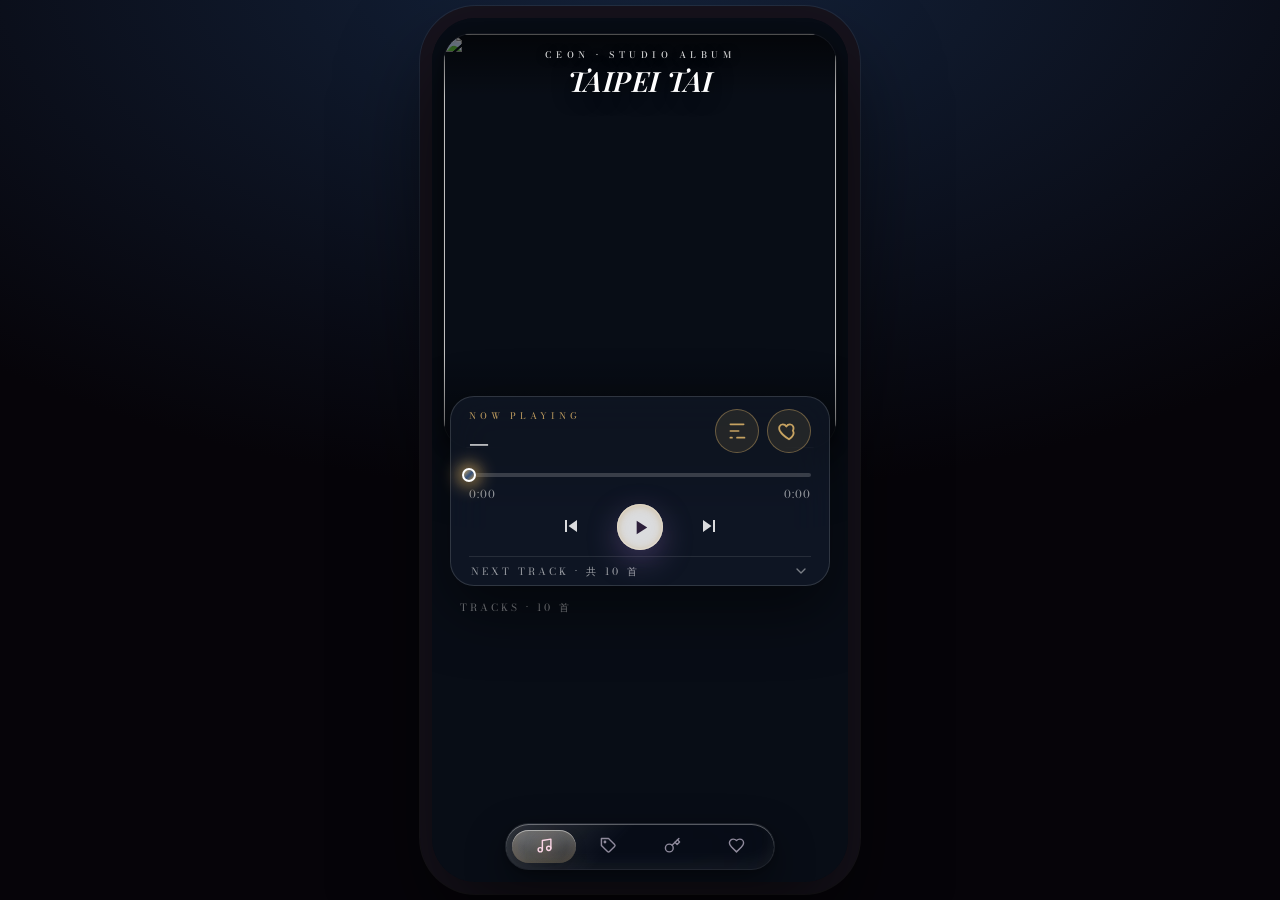
==== index.html @ 728fb1a4 "Add files via upload" ====
<!DOCTYPE html>
<html lang="zh-Hant">
<head>
<meta charset="utf-8">
<!-- iPhone 鐵則：viewport-fit=cover 必須有，安全區才會生效 -->
<meta name="viewport" content="width=device-width, initial-scale=1, viewport-fit=cover">
<!-- PWA / iPhone 加入主畫面 -->
<meta name="apple-mobile-web-app-capable" content="yes">
<meta name="mobile-web-app-capable" content="yes">
<meta name="apple-mobile-web-app-status-bar-style" content="black-translucent">
<!-- theme-color 由 app.js 依 ALBUM_CONFIG.theme.themeColor 覆寫 -->
<meta name="theme-color" content="#0d0a12">
<!-- 標題與 icon 由 app.js 從 config 填入 -->
<title>Album App</title>
<link id="apple-touch-icon" rel="apple-touch-icon" href="assets/images/cover.png">

<!-- 字體（想換字體就改這行 + styles.css 的 --font-* 變數） -->
<link rel="preconnect" href="https://fonts.googleapis.com">
<link rel="preconnect" href="https://fonts.gstatic.com" crossorigin>
<link href="https://fonts.googleapis.com/css2?family=Bodoni+Moda:ital,wght@0,400..900;1,400..900&family=Playfair+Display:ital,wght@0,400..900;1,400..900&family=Noto+Serif+TC:wght@400;600;700&family=Noto+Sans+TC:wght@400;500&display=swap" rel="stylesheet">

<link rel="stylesheet" href="styles.css">
</head>
<body>
<div id="stage">

  <!-- ================= PLAYER（聽歌）================= -->
  <section id="screen-player" class="screen active">
    <div class="player-fold">

      <!-- 封面（換圖：album-config.js → coverImage） -->
      <div class="cover-card" id="cover-card">
        <img id="cover-img" src="" alt="">
        <div class="cover-shade"></div>
        <div class="cover-titles">
          <div class="cover-eyebrow" id="cover-eyebrow"></div>
          <div class="cover-title-en" id="cover-title-en"></div>
        </div>
      </div>

      <!-- Now Playing 毛玻璃卡片 -->
      <div class="np-card">
        <div class="np-head">
          <div style="flex:1;min-width:0">
            <div class="np-label" id="np-label"></div>
            <div class="np-title" id="np-title">—</div>
            <div class="np-sub" id="np-sub"></div>
          </div>
          <div class="np-actions">
            <!-- 歌詞按鈕（這首歌沒歌詞時 app.js 會自動隱藏） -->
            <button class="icon-round" id="btn-lyrics" title="歌詞">
              <svg width="20" height="20" viewBox="0 0 24 24" fill="none" stroke="currentColor" stroke-width="2" stroke-linecap="round" stroke-linejoin="round"><path d="M12 20h9"/><path d="M4 20h2"/><path d="M4 4h16"/><path d="M4 12h10"/></svg>
            </button>
            <!-- 心動收藏 -->
            <button class="icon-round" id="btn-heart" title="收藏這一刻">
              <svg width="22" height="22" viewBox="0 0 24 24" fill="none" stroke="currentColor" stroke-width="2" stroke-linejoin="round"><path d="M12 21s-7.5-4.6-10-9.3C.3 8.3 1.9 4.8 5.2 4.8c2 0 3.3 1.2 3.9 2.2.6-1 1.9-2.2 3.9-2.2 3.3 0 4.9 3.5 3.2 6.9C19.5 16.4 12 21 12 21z"/></svg>
            </button>
          </div>
        </div>

        <!-- 進度條（可點、可拖曳） -->
        <div class="prog" id="prog">
          <div class="prog-fill" id="prog-fill"></div>
          <div class="prog-glow" id="prog-glow"></div>
          <div class="prog-dot" id="prog-dot"></div>
        </div>
        <div class="np-times"><span id="t-cur">0:00</span><span id="t-dur">0:00</span></div>

        <!-- 控制鍵 -->
        <div class="np-controls">
          <button class="btn-ghost" id="btn-prev" title="上一首">
            <svg width="24" height="24" viewBox="0 0 24 24" fill="currentColor"><path d="M6 6h2v12H6zm3.5 6 8.5 6V6z"/></svg>
          </button>
          <button class="btn-play" id="btn-play" title="播放 / 暫停">
            <svg width="23" height="23" viewBox="0 0 24 24"><path id="play-icon-path" d="M8 5v14l11-7z"/></svg>
          </button>
          <button class="btn-ghost" id="btn-next" title="下一首">
            <svg width="24" height="24" viewBox="0 0 24 24" fill="currentColor"><path d="M6 18l8.5-6L6 6v12zM16 6v12h2V6h-2z"/></svg>
          </button>
        </div>

        <!-- Next Scene → 打開 Bottom Sheet 曲目表 -->
        <div class="np-next" id="btn-open-sheet">
          <span id="next-scene-label"></span>
          <svg width="16" height="16" viewBox="0 0 24 24" fill="none" stroke="rgba(255,255,255,.45)" stroke-width="2" stroke-linecap="round" stroke-linejoin="round"><polyline points="6 9 12 15 18 9"/></svg>
        </div>
      </div>
    </div>

    <!-- 完整曲目列表（app.js 依 config.tracks 產生） -->
    <div class="tracklist-block">
      <div class="tracklist-caption" id="tracklist-caption"></div>
      <div id="tracklist"></div>
    </div>
  </section>

  <!-- ================= PURCHASE（付費解鎖）================= -->
  <section id="screen-purchase" class="screen screen-sub">
    <div class="page-titles">
      <div class="page-title-en" id="purchase-title-en"></div>
      <div class="page-title-tc" id="purchase-title-tc"></div>
      <div class="page-note" id="purchase-note"></div>
    </div>
    <!-- 方案卡（app.js 依 config.payment 產生） -->
    <div class="plans" id="plans"></div>
    <div class="cta-block">
      <button class="btn-primary" id="btn-checkout"></button>
      <button class="btn-outline" id="btn-goto-unlock">已經購買？輸入兌換碼</button>
    </div>
  </section>

  <!-- ================= UNLOCK（秘密 · 兌換）================= -->
  <section id="screen-unlock" class="screen screen-sub">
    <div class="page-titles">
      <div class="page-title-en" id="unlock-title-en"></div>
      <div class="page-title-tc" id="unlock-subtitle" style="font-size:14px;color:rgba(255,255,255,.6);letter-spacing:3px"></div>
    </div>

    <!-- 未解鎖：email + code 表單 -->
    <div id="unlock-form-view">
      <div style="text-align:center;padding:26px 28px 0">
        <div class="unlock-lock-badge">
          <svg width="26" height="26" viewBox="0 0 24 24" fill="none" stroke="currentColor" stroke-width="2" stroke-linecap="round" stroke-linejoin="round"><rect x="3" y="11" width="18" height="11" rx="2"/><path d="M7 11V7a5 5 0 0 1 9.9-1"/></svg>
        </div>
        <div class="page-note" style="margin-top:0;padding:0 10px">購買後兌換碼會寄到信箱，請用「購買時的 email」解鎖完整專輯</div>
      </div>
      <div class="form-block">
        <label class="form-label" for="in-email">EMAIL</label>
        <input class="form-input" id="in-email" type="email" placeholder="you@example.com" autocomplete="email">
        <label class="form-label" for="in-code">兌換碼 · CODE</label>
        <input class="form-input" id="in-code" type="text" placeholder="" autocomplete="off" style="margin-bottom:22px">
        <button class="btn-primary" id="btn-redeem">解鎖</button>
        <div class="form-hint" id="btn-goto-purchase">還沒購買？<b>看方案 →</b></div>
      </div>
    </div>

    <!-- 已解鎖 -->
    <div id="unlock-done-view" class="hidden">
      <div class="unlocked-card">
        <div class="unlocked-check">
          <svg width="26" height="26" viewBox="0 0 24 24" fill="none" stroke="#fff" stroke-width="2.4" stroke-linecap="round" stroke-linejoin="round"><polyline points="20 6 9 17 4 12"/></svg>
        </div>
        <div class="unlocked-eyebrow">FULL ALBUM UNLOCKED</div>
        <div class="unlocked-title" id="unlocked-title"></div>
        <div class="page-note" id="unlocked-desc" style="margin-top:8px"></div>
        <div class="unlocked-actions">
          <button class="btn-chip" id="btn-goto-player">前往聽歌 →</button>
          <a class="btn-chip grad hidden" id="btn-wav" target="_blank" rel="noopener">
            <svg width="15" height="15" viewBox="0 0 24 24" fill="none" stroke="#fff" stroke-width="2.2" stroke-linecap="round" stroke-linejoin="round"><path d="M21 15v4a2 2 0 0 1-2 2H5a2 2 0 0 1-2-2v-4"/><polyline points="7 10 12 15 17 10"/><line x1="12" y1="15" x2="12" y2="3"/></svg>
            下載 WAV 無損 ↗
          </a>
        </div>
        <div class="unlocked-note" id="unlocked-plan-note"></div>
        <div class="unlocked-reset" id="btn-reset-unlock">重設解鎖（測試用）</div>
      </div>
    </div>
  </section>

  <!-- ================= MOOD WALL（心情牆）================= -->
  <section id="screen-mood" class="screen screen-sub">
    <div class="page-titles">
      <div style="font-family:var(--font-label);font-weight:700;font-size:23px;letter-spacing:3px" id="mood-heading"></div>
      <div class="page-title-tc" id="mood-subheading" style="font-size:13px;color:rgba(255,255,255,.65);margin-top:12px;letter-spacing:1px;line-height:1.7"></div>
      <div style="font-family:var(--font-label);font-size:10px;letter-spacing:3px;color:var(--primary);margin-top:7px;text-transform:uppercase" id="mood-eyebrow"></div>
    </div>
    <div class="mood-count">今晚有 <b id="mood-count">0</b> 個人，把秘密留在這裡。</div>
    <div class="mood-form">
      <input class="form-input" id="mood-name" type="text" placeholder="你的暱稱" maxlength="16" autocomplete="off">
      <div class="mood-tags" id="mood-tags"></div>
      <textarea class="mood-textarea" id="mood-text" maxlength="80" placeholder="現在聽這首歌，你想留下什麼心情？"></textarea>
      <div class="mood-chars"><span id="mood-chars">0</span> / 80</div>
      <div class="mood-err hidden" id="mood-err">先寫下一點心情吧。</div>
      <button class="btn-primary mood-submit" id="btn-mood-submit">留下心情</button>
    </div>
    <div class="mood-notes" id="mood-notes"></div>
  </section>

  <!-- ================= BOTTOM SHEET（曲目表，可拖曳關閉）================= -->
  <div id="sheet-backdrop" class="hidden"></div>
  <div id="sheet" class="hidden">
    <div class="sheet-grabber" id="sheet-grabber"></div>
    <div class="sheet-head">
      <div>
        <div class="sheet-eyebrow">Track List</div>
        <div class="sheet-title" id="sheet-title"></div>
      </div>
      <button class="sheet-close" id="btn-close-sheet">
        <svg width="18" height="18" viewBox="0 0 24 24" fill="none" stroke="currentColor" stroke-width="2" stroke-linecap="round"><line x1="6" y1="6" x2="18" y2="18"/><line x1="18" y1="6" x2="6" y2="18"/></svg>
      </button>
    </div>
    <div class="sheet-list" id="sheet-list"></div>
  </div>

  <!-- ================= LYRICS OVERLAY ================= -->
  <div id="lyrics-overlay" class="hidden">
    <div class="lyrics-head">
      <div>
        <div class="sheet-eyebrow" id="lyrics-eyebrow">Lyrics</div>
        <div class="sheet-title" id="lyrics-title"></div>
      </div>
      <button class="sheet-close" id="btn-close-lyrics">
        <svg width="18" height="18" viewBox="0 0 24 24" fill="none" stroke="currentColor" stroke-width="2" stroke-linecap="round"><line x1="6" y1="6" x2="18" y2="18"/><line x1="18" y1="6" x2="6" y2="18"/></svg>
      </button>
    </div>
    <div class="lyrics-body" id="lyrics-body"></div>
  </div>

  <!-- ================= FLOATING ISLAND NAV ================= -->
  <nav id="nav-wrap">
    <div id="nav">
      <div id="nav-ind"></div>
      <button class="navbtn active" data-screen="player">
        <span class="navico"><svg width="17" height="17" viewBox="0 0 24 24" fill="none" stroke="currentColor" stroke-width="2" stroke-linecap="round" stroke-linejoin="round"><path d="M9 18V5l12-2v13"/><circle cx="6" cy="18" r="3"/><circle cx="18" cy="16" r="3"/></svg></span>
        <span class="navlbl"></span>
      </button>
      <button class="navbtn" data-screen="purchase">
        <span class="navico"><svg width="17" height="17" viewBox="0 0 24 24" fill="none" stroke="currentColor" stroke-width="2" stroke-linecap="round" stroke-linejoin="round"><path d="M20.59 13.41 13.42 20.6a2 2 0 0 1-2.83 0L2 12V2h10l8.59 8.59a2 2 0 0 1 0 2.82Z"/><circle cx="7" cy="7" r="1"/></svg></span>
        <span class="navlbl"></span>
      </button>
      <button class="navbtn" data-screen="unlock">
        <span class="navico"><svg width="17" height="17" viewBox="0 0 24 24" fill="none" stroke="currentColor" stroke-width="2" stroke-linecap="round" stroke-linejoin="round"><circle cx="7.5" cy="15.5" r="5.5"/><path d="m21 2-9.6 9.6"/><path d="m15.5 7.5 3 3L22 7l-3-3"/></svg></span>
        <span class="navlbl"></span>
      </button>
      <button class="navbtn" data-screen="mood">
        <span class="navico"><svg width="17" height="17" viewBox="0 0 24 24" fill="none" stroke="currentColor" stroke-width="2" stroke-linecap="round" stroke-linejoin="round"><path d="M19 14c1.49-1.46 3-3.21 3-5.5A5.5 5.5 0 0 0 16.5 3c-1.76 0-3 .5-4.5 2-1.5-1.5-2.74-2-4.5-2A5.5 5.5 0 0 0 2 8.5c0 2.29 1.49 4.04 3 5.5l7 7Z"/></svg></span>
        <span class="navlbl"></span>
      </button>
    </div>
  </nav>

  <!-- TOAST + 特效層 -->
  <div id="toast"></div>
  <div id="fx-layer"></div>

</div>

<!-- 專輯資料（換專輯只改這個檔）→ 再載入引擎 -->
<script src="album-config.js"></script>
<script src="app.js"></script>
</body>
</html>
---- styles.css ----
/* =====================================================================
 * ALBUM APP TEMPLATE — styles.css
 * =====================================================================
 * 不含專輯專屬資料。所有顏色透過 CSS 變數（由 app.js 從
 * ALBUM_CONFIG.theme 注入），換專輯不需要改這個檔案。
 *
 * iPhone 鐵則（來自實測，違反任何一條 iPhone Safari 就會壞）：
 *   1. 每個 backdrop-filter 都「同時」有 -webkit-backdrop-filter
 *   2. 安全區：env(safe-area-inset-top / bottom)
 *   3. 高度：100vh 後面補 100dvh
 *   4. viewport meta 必須有 viewport-fit=cover（在 index.html）
 * ===================================================================== */

:root {
  /* 預設值 = Secret Lover 主題；app.js 會用 ALBUM_CONFIG.theme 覆寫 */
  --bg: #0d0a12;
  --bg-top: #1c1426;
  --surface: rgba(22, 16, 28, .55);
  --primary: #f29bc2;
  --secondary: #c9b0ec;
  --accent: #afc7f6;
  --text: #ffffff;
  --muted: rgba(255, 255, 255, .62);
  /* app.js 會把 primary 換算成 r,g,b 填進來，供 rgba() 使用 */
  --primary-rgb: 242, 155, 194;
  --grad: linear-gradient(135deg, var(--primary), var(--secondary) 52%, var(--accent));
  --font-display: 'Playfair Display', serif;   /* 英文斜體大標 */
  --font-label: 'Bodoni Moda', serif;          /* 小型全大寫 label / 數字 */
  --font-serif-tc: 'Noto Serif TC', serif;     /* 中文標題 */
  --font-sans-tc: 'Noto Sans TC', sans-serif;  /* 中文內文 */
}

* { margin: 0; padding: 0; box-sizing: border-box; -webkit-tap-highlight-color: transparent; }

html, body {
  height: 100vh;
  height: 100dvh; /* iPhone：dvh 蓋掉 vh */
  overflow: hidden;
  background: var(--bg);
  color: var(--text);
  font-family: var(--font-sans-tc);
  -webkit-font-smoothing: antialiased;
}

/* ---- 舞台：手機滿版；桌機置中成手機比例 --------------------------- */
#stage {
  position: relative;
  width: 100%;
  height: 100vh;
  height: 100dvh;
  margin: 0 auto;
  overflow: hidden;
  background: var(--bg);
}
/* 手機（<520px）：不要用 vh/dvh 算高度，直接 fixed 釘滿整個視窗。
   iOS Safari 網址列收合/展開時 dvh 會跟實際可視區對不上，造成底部黑 bar、
   浮動 nav 浮到半空中。fixed + inset:0 永遠貼齊真正的畫面四邊
   （參照《手機底部黑bar-解法小抄》：手機版鋪滿、不留假外框）。 */
@media (max-width: 519.98px) {
  /* --vvh 由 app.js 用 visualViewport 即時量測（真正看得到的高度），
     iOS Safari / PWA 對 dvh、fixed 的回報不一致時仍然正確貼底 */
  #stage { position: fixed; top: 0; left: 0; right: 0;
           height: 100dvh; height: var(--vvh, 100dvh); }
}
@media (min-width: 520px) {
  body { display: flex; align-items: center; justify-content: center;
         background: radial-gradient(130% 100% at 50% -5%, var(--bg-top), #060409 60%); }
  #stage { width: 416px; height: min(870px, 96vh); border-radius: 44px;
           box-shadow: 0 44px 90px rgba(0,0,0,.6), 0 0 0 12px #17131d, 0 0 0 13px rgba(255,255,255,.07); }
}

/* ---- 分頁 screen ---------------------------------------------------- */
.screen { position: absolute; inset: 0; display: none; overflow-y: auto;
          -webkit-overflow-scrolling: touch; }
.screen.active { display: block; }
.screen-sub { background: radial-gradient(120% 60% at 50% 0%, var(--bg-top), var(--bg) 70%);
              padding: 62px 0 calc(96px + env(safe-area-inset-bottom)); }

/* =====================================================================
 * PLAYER
 * =================================================================== */
#screen-player { background: var(--bg); }
/* fold 不再撐滿 100% 視窗：曲目清單直接接在 NP 卡下面、一路貼到底 */
.player-fold { display: flex; flex-direction: column; }

/* 封面：圓角長方形 + 上方留白（DESIGN LOCK：不要改成貼頂滿版） */
.cover-card {
  position: relative; flex: none; overflow: hidden;
  height: 46vh;              /* fallback */
  height: min(46dvh, 430px); /* iPhone：dvh 蓋掉 vh */
  min-height: 240px;
  margin: calc(16px + env(safe-area-inset-top)) 12px 0;
  border-radius: 28px;
  box-shadow: 0 22px 50px rgba(0,0,0,.58), 0 5px 16px rgba(0,0,0,.42), 0 0 0 1px rgba(255,255,255,.06);
}
.cover-card img, .cover-card video {
  position: absolute; inset: 0; width: 100%; height: 100%;
  object-fit: cover; object-position: center 42%;
  transform-origin: center 45%;
  animation: breathe 7s ease-in-out infinite;
  animation-play-state: paused; /* 播放時 app.js 切成 running（呼吸動畫） */
}
.cover-card.playing img, .cover-card.playing video { animation-play-state: running; }
/* 有設定 coverVideo 時，影片顯示、圖片當作影片載入前的 poster 用途隱藏 */
.cover-card video { display: none; }
.cover-card.has-video video { display: block; }
.cover-card.has-video img { display: none; }
.cover-shade {
  position: absolute; inset: 0;
  background: linear-gradient(180deg, rgba(0,0,0,.6) 0%, rgba(0,0,0,.33) 7%,
              transparent 15%, transparent 78%, rgba(0,0,0,.3) 91%, rgba(0,0,0,.51) 100%);
}
.cover-titles { position: absolute; top: 0; left: 0; right: 0; padding: 14px 24px 0;
                text-align: center; z-index: 2; }
.cover-eyebrow { font-family: var(--font-label); font-weight: 500; font-size: 9px;
                 letter-spacing: 4.5px; color: rgba(255,255,255,.85);
                 text-transform: uppercase; text-shadow: 0 1px 8px rgba(0,0,0,.5); }
.cover-title-en { font-family: var(--font-display); font-style: italic; font-weight: 600;
                  font-size: 28px; letter-spacing: .5px; line-height: 1; margin-top: 5px;
                  text-shadow: 0 3px 20px rgba(0,0,0,.6); }

/* Now Playing：毛玻璃卡片，往上疊在封面（DESIGN LOCK） */
.np-card {
  position: relative; z-index: 3;
  margin: -52px 18px 0; /* 底部不留死空隙，曲目清單直接貼上來 */
  padding: 12px 18px 4px;
  background: var(--surface);
  backdrop-filter: blur(22px);
  -webkit-backdrop-filter: blur(22px); /* iPhone 必要 */
  border: 1px solid rgba(255,255,255,.14);
  border-radius: 24px;
  box-shadow: 0 24px 60px rgba(0,0,0,.5);
}
.np-head { display: flex; justify-content: space-between; align-items: flex-start; }
.np-label { font-family: var(--font-label); font-size: 9px; letter-spacing: 4px;
            color: var(--primary); text-transform: uppercase; }
.np-title { font-family: var(--font-serif-tc); font-size: 22px; font-weight: 600;
            margin-top: 3px; letter-spacing: 1.5px;
            white-space: nowrap; overflow: hidden; text-overflow: ellipsis; }
.np-sub { font-family: var(--font-display); font-style: italic; font-size: 13px;
          color: rgba(255,255,255,.7); margin-top: 4px;
          white-space: nowrap; overflow: hidden; text-overflow: ellipsis; }
.np-actions { display: flex; gap: 8px; margin-left: 12px; flex: none; }
.icon-round {
  position: relative; width: 44px; height: 44px; border-radius: 50%;
  background: rgba(var(--primary-rgb), .12); border: 1px solid rgba(var(--primary-rgb), .45);
  display: flex; align-items: center; justify-content: center; cursor: pointer; color: var(--primary);
}
.icon-round:active { transform: scale(.92); }
.icon-round.liked svg { animation: bounce .5s ease; }

/* 進度條 */
.prog { position: relative; height: 4px; border-radius: 4px;
        background: rgba(255,255,255,.18); cursor: pointer; margin-top: 12px;
        touch-action: none; }
.prog-fill { position: absolute; left: 0; top: 0; height: 100%; border-radius: 4px;
             width: 0%; background: var(--grad); }
.prog-glow { position: absolute; top: 50%; left: 0%; transform: translate(-50%, -50%);
             width: 32px; height: 32px; border-radius: 50%;
             background: rgba(var(--primary-rgb), .9); filter: blur(7px); opacity: .34;
             pointer-events: none; }
.prog-glow.pulsing { animation: dotPulse 2.4s ease-in-out infinite; }
.prog-dot { position: absolute; top: 50%; left: 0%; transform: translate(-50%, -50%);
            width: 26px; height: 26px; border-radius: 50%; z-index: 1;
            background: var(--grad); border: 2px solid #fff;
            display: flex; align-items: center; justify-content: center;
            font-family: var(--font-serif-tc); font-size: 12px; font-weight: 600; color: #fff;
            box-shadow: 0 2px 10px rgba(0,0,0,.4), 0 0 12px rgba(var(--primary-rgb), .9); }
.prog-dot:empty { width: 14px; height: 14px; } /* 沒設定角色標籤時退回小圓點 */
.np-times { display: flex; justify-content: space-between; margin-top: 9px;
            font-family: var(--font-label); font-size: 11px; letter-spacing: 1px;
            color: rgba(255,255,255,.55); }

/* 控制鍵 */
.np-controls { display: flex; align-items: center; justify-content: center;
               gap: 28px; margin-top: 2px; }
.btn-ghost { background: none; border: none; cursor: pointer; padding: 6px;
             color: rgba(255,255,255,.85); }
.btn-ghost:active { transform: scale(.9); }
.btn-play {
  width: 46px; height: 46px; border-radius: 50%; border: none; cursor: pointer;
  background: rgba(255,255,255,.85);
  backdrop-filter: blur(4px);
  -webkit-backdrop-filter: blur(4px);
  display: flex; align-items: center; justify-content: center;
  box-shadow: 0 10px 30px rgba(120,90,160,.45),
              inset 0 1px 10px rgba(var(--primary-rgb), .55),
              inset 0 0 0 1px rgba(255,255,255,.55);
}
.btn-play:active { transform: scale(.94); }
.btn-play svg { fill: #2c1f3a; }

/* Next Scene（打開 Bottom Sheet） */
.np-next { display: flex; align-items: center; justify-content: space-between;
           border-top: 1px solid rgba(255,255,255,.10); margin-top: 6px;
           padding: 6px 2px 2px; cursor: pointer; }
.np-next span { font-family: var(--font-label); font-size: 10px; letter-spacing: 3px;
                color: rgba(255,255,255,.6); text-transform: uppercase; }

/* 曲目列表（fold 之下） */
.tracklist-block { background: var(--bg);
                   /* 曲目清單直接接在 NP 卡下方、貼到畫面底；
                      底部 padding 預留浮動 nav + home indicator 的高度，
                      捲到最底時最後一首不會被 nav 蓋住。 */
                   margin-top: 14px;
                   padding: 0 16px calc(96px + env(safe-area-inset-bottom)); }
.tracklist-caption { font-family: var(--font-label); font-size: 10px; letter-spacing: 3px;
                     color: rgba(255,255,255,.5); text-transform: uppercase; padding: 0 12px 8px; }
.track-row { display: flex; align-items: center; gap: 13px; padding: 10px 12px;
             border-radius: 14px; cursor: pointer; }
.track-row:active { background: rgba(255,255,255,.05); }
.track-row.current { background: rgba(var(--primary-rgb), .10); }
.track-row.revealing { animation: reveal .5s ease both; }
.track-num { font-family: var(--font-label); font-size: 13px; width: 24px;
             text-align: center; color: #9a93a8; flex: none; }
.track-name { flex: 1; min-width: 0; font-family: var(--font-serif-tc); font-size: 16px;
              color: rgba(255,255,255,.82);
              white-space: nowrap; overflow: hidden; text-overflow: ellipsis; }
.track-row.current .track-num { color: var(--primary); }
.track-row.current .track-name { color: #fff; }
.track-row.locked .track-num { color: #5f5870; }
.track-row.locked .track-name { color: #7a7388; font-style: italic; letter-spacing: 1px; }
.track-dl { display: flex; align-items: center; justify-content: center;
            width: 34px; height: 34px; flex: none; border: none; border-radius: 10px;
            background: rgba(var(--primary-rgb), .12); cursor: pointer; color: var(--primary); }

/* =====================================================================
 * BOTTOM SHEET（曲目表：可滑動、iOS 拖曳把手關閉）
 * =================================================================== */
#sheet-backdrop { position: absolute; inset: 0; z-index: 60;
                  background: rgba(8,6,12,.55); animation: fadeIn .25s ease; }
#sheet {
  position: absolute; left: 0; right: 0; bottom: 0; z-index: 61; height: 84%;
  background: linear-gradient(180deg, var(--bg-top), var(--bg));
  border-radius: 26px 26px 0 0;
  border-top: 1px solid rgba(255,255,255,.12);
  display: flex; flex-direction: column;
  animation: slideUp .32s cubic-bezier(.22,.9,.3,1);
  touch-action: none; /* 拖曳關閉時避免頁面捲動打架 */
  will-change: transform;
}
#sheet.dragging { animation: none; transition: none; }
#sheet.snapping { transition: transform .28s cubic-bezier(.22,.9,.3,1); }
.sheet-grabber { width: 44px; height: 5px; border-radius: 3px;
                 background: rgba(255,255,255,.28); margin: 10px auto 0; flex: none; }
.sheet-head { padding: 8px 24px; display: flex; align-items: center;
              justify-content: space-between; flex: none; }
.sheet-eyebrow { font-family: var(--font-label); font-size: 10px; letter-spacing: 4px;
                 color: var(--primary); text-transform: uppercase; }
.sheet-title { font-family: var(--font-serif-tc); font-size: 15px; margin-top: 4px;
               letter-spacing: 2px; }
.sheet-close { width: 34px; height: 34px; border-radius: 50%;
               background: rgba(255,255,255,.08); border: none; color: #fff;
               cursor: pointer; display: flex; align-items: center; justify-content: center; }
.sheet-list { flex: 1; overflow-y: auto; -webkit-overflow-scrolling: touch;
              padding: 6px 14px calc(30px + env(safe-area-inset-bottom));
              touch-action: pan-y; }
.sheet-list .track-row { padding: 13px 14px; }

/* =====================================================================
 * LYRICS OVERLAY
 * =================================================================== */
#lyrics-overlay { position: absolute; inset: 0; z-index: 65;
                  background: rgba(10,7,14,.92);
                  backdrop-filter: blur(18px);
                  -webkit-backdrop-filter: blur(18px);
                  display: flex; flex-direction: column; animation: fadeIn .25s ease; }
.lyrics-head { flex: none; padding: calc(20px + env(safe-area-inset-top)) 24px 10px;
               display: flex; align-items: flex-start; justify-content: space-between; }
.lyrics-body { flex: 1; overflow-y: auto; -webkit-overflow-scrolling: touch;
               padding: 8px 30px calc(60px + env(safe-area-inset-bottom));
               font-family: var(--font-serif-tc); font-size: 16px; line-height: 2.2;
               color: rgba(255,255,255,.86); white-space: pre-wrap; text-align: center;
               letter-spacing: 1px; }
.lyrics-empty { color: var(--muted); font-size: 13px; padding-top: 60px; text-align: center; }

/* =====================================================================
 * PURCHASE（付費解鎖頁）
 * =================================================================== */
.page-titles { text-align: center; padding: 0 28px; }
.page-title-en { font-family: var(--font-display); font-style: italic; font-size: 27px; }
.page-title-tc { font-family: var(--font-serif-tc); font-size: 16px;
                 color: rgba(255,255,255,.85); letter-spacing: 2px; margin-top: 8px; }
.page-note { font-size: 12.5px; color: rgba(255,255,255,.5); margin-top: 12px; line-height: 1.75; }

.plans { padding: 28px 22px 0; display: flex; flex-direction: column; gap: 18px; }
.plan { position: relative; border-radius: 22px; padding: 24px 22px; cursor: pointer;
        background: rgba(255,255,255,.04); border: 1.5px solid rgba(255,255,255,.12); }
.plan.deluxe { background: rgba(var(--primary-rgb), .07);
               border-color: rgba(var(--primary-rgb), .45); }
.plan.selected { border-color: var(--primary); }
.plan-badge { position: absolute; top: -11px; right: 18px; background: var(--grad);
              color: #fff; font-family: var(--font-label); font-size: 10px;
              padding: 5px 12px; border-radius: 20px; letter-spacing: 2px; }
.plan-name { font-family: var(--font-serif-tc); font-size: 15px; letter-spacing: 1px; }
.plan-price { font-family: var(--font-label); font-size: 30px; font-weight: 700; margin-top: 4px; }
.plan-features { margin-top: 16px; display: flex; flex-direction: column; gap: 10px; }
.plan-feature { display: flex; gap: 9px; font-size: 12.5px; color: rgba(255,255,255,.7);
                align-items: center; }
.plan-feature svg { flex: none; stroke: var(--primary); }

.cta-block { padding: 18px 24px 0; }
.btn-primary { display: block; width: 100%; text-align: center; padding: 15px;
               border-radius: 16px; background: var(--grad); color: #fff; border: none;
               font-family: var(--font-serif-tc); font-size: 14px; letter-spacing: 2px;
               cursor: pointer; font-weight: 600; }
.btn-primary:active { transform: scale(.98); }
.btn-outline { display: block; width: 100%; text-align: center; padding: 14px;
               margin-top: 11px; border-radius: 16px; background: none; color: var(--primary);
               border: 1.5px solid rgba(var(--primary-rgb), .5);
               font-family: var(--font-serif-tc); font-size: 13px; letter-spacing: 2px;
               cursor: pointer; }

/* =====================================================================
 * UNLOCK（兌換頁）
 * =================================================================== */
.unlock-lock-badge { width: 62px; height: 62px; border-radius: 50%;
                     background: rgba(var(--primary-rgb), .14);
                     border: 1px solid rgba(var(--primary-rgb), .4);
                     display: flex; align-items: center; justify-content: center;
                     margin: 0 auto 16px; color: var(--primary); }
.form-block { padding: 22px 28px 0; }
.form-label { font-family: var(--font-label); font-size: 11px; font-weight: 600;
              color: rgba(255,255,255,.5); letter-spacing: 3px; }
.form-input { width: 100%; margin: 9px 0 18px; padding: 15px; border-radius: 16px;
              border: 1.5px solid rgba(255,255,255,.14); background: rgba(255,255,255,.05);
              font-size: 14px; color: #fff; outline: none; font-family: var(--font-serif-tc); }
.form-input:focus { border-color: rgba(var(--primary-rgb), .6); }
.form-hint { text-align: center; font-size: 12px; color: rgba(255,255,255,.5); margin-top: 22px;
             cursor: pointer; }
.form-hint b { color: var(--primary); font-weight: 500; }

.unlocked-card { border-radius: 22px; background: rgba(var(--primary-rgb), .08);
                 border: 1px solid rgba(var(--primary-rgb), .3);
                 padding: 28px 22px; text-align: center; margin: 26px 24px 0; }
.unlocked-check { width: 58px; height: 58px; border-radius: 50%; background: var(--grad);
                  display: flex; align-items: center; justify-content: center; margin: 0 auto 16px; }
.unlocked-eyebrow { font-family: var(--font-label); font-size: 11px; color: var(--primary);
                    letter-spacing: 3px; }
.unlocked-title { font-family: var(--font-serif-tc); font-size: 17px; margin-top: 8px;
                  letter-spacing: 1px; }
.unlocked-actions { display: flex; gap: 10px; margin-top: 20px; justify-content: center;
                    flex-wrap: wrap; }
.btn-chip { display: flex; align-items: center; gap: 7px; padding: 13px 22px;
            border-radius: 14px; background: rgba(255,255,255,.08); color: #fff;
            border: 1px solid rgba(255,255,255,.16); font-family: var(--font-serif-tc);
            font-size: 13px; letter-spacing: 1.5px; cursor: pointer; text-decoration: none; }
.btn-chip.grad { background: var(--grad); border: none; }
.unlocked-note { font-size: 11px; color: rgba(255,255,255,.38); margin-top: 13px;
                 letter-spacing: .5px; }
.unlocked-reset { font-size: 11px; color: rgba(255,255,255,.28); margin-top: 16px;
                  letter-spacing: .5px; cursor: pointer; text-decoration: underline;
                  text-underline-offset: 3px; }

/* =====================================================================
 * MOOD WALL（粉絲心情牆）
 * =================================================================== */
.mood-count { text-align: center; font-size: 12px; color: rgba(255,255,255,.5);
              letter-spacing: .5px; padding: 18px 28px 4px; }
.mood-count b { color: var(--primary); font-weight: 600; font-family: var(--font-label); }
.mood-form { margin: 10px 20px 0; padding: 18px 17px; border-radius: 22px;
             background: rgba(255,255,255,.05);
             backdrop-filter: blur(10px);
             -webkit-backdrop-filter: blur(10px);
             border: 1px solid rgba(var(--primary-rgb), .22);
             box-shadow: 0 12px 30px rgba(0,0,0,.3); }
.mood-form .form-input { margin: 0; padding: 12px 14px; border-radius: 14px; font-size: 13.5px; }
.mood-tags { display: flex; flex-wrap: wrap; gap: 8px; margin: 14px 0 4px; }
.mood-tag { padding: 7px 14px; border-radius: 20px; font-size: 12px;
            font-family: var(--font-serif-tc); cursor: pointer;
            background: rgba(255,255,255,.05); color: rgba(255,255,255,.6);
            border: 1px solid rgba(255,255,255,.16); }
.mood-tag.selected { background: var(--grad); color: #fff; border-color: transparent;
                     box-shadow: 0 5px 14px rgba(var(--primary-rgb), .3); }
.mood-textarea { width: 100%; min-height: 74px; resize: none; margin-top: 12px;
                 padding: 13px 15px; border-radius: 14px;
                 border: 1.5px solid rgba(255,255,255,.14); background: rgba(255,255,255,.05);
                 font-size: 13.5px; line-height: 1.6; color: #fff; outline: none;
                 font-family: var(--font-serif-tc); }
.mood-chars { text-align: right; font-family: var(--font-label); font-size: 11px;
              color: rgba(255,255,255,.4); margin-top: 6px; }
.mood-err { color: var(--primary); font-size: 11.5px; text-align: center; margin-top: 4px; }
.mood-submit { margin-top: 10px; border-radius: 22px; }
.mood-notes { padding: 20px 20px 0; }
.mood-note { background: rgba(255,255,255,.04);
             backdrop-filter: blur(8px);
             -webkit-backdrop-filter: blur(8px);
             border: 1px solid rgba(255,255,255,.08); border-radius: 18px;
             padding: 15px 17px; margin-bottom: 12px; }
.mood-note.new { animation: reveal .5s ease both; }
.mood-note-head { display: flex; align-items: center; gap: 9px; margin-bottom: 9px; }
.mood-note-name { font-family: var(--font-serif-tc); font-size: 13px; font-weight: 600;
                  color: #e6def0; }
.mood-note-tag { font-size: 10.5px; color: var(--primary);
                 background: rgba(var(--primary-rgb), .14); padding: 3px 10px;
                 border-radius: 14px; letter-spacing: .5px; white-space: nowrap; }
.mood-note-text { font-family: var(--font-serif-tc); font-size: 13.5px; line-height: 1.7;
                  color: rgba(255,255,255,.85); }
.mood-note-time { font-family: var(--font-label); font-size: 10.5px;
                  color: rgba(255,255,255,.35); margin-top: 9px; letter-spacing: .5px; }

/* =====================================================================
 * GALLERY（寫真牆：橫向滑動相簿，scroll-snap 一次一張）
 * =================================================================== */
.gallery-scroll {
  display: flex; gap: 14px; margin-top: 22px; padding: 4px 28px 8px;
  overflow-x: auto; scroll-snap-type: x mandatory; -webkit-overflow-scrolling: touch;
  scrollbar-width: none;
}
.gallery-scroll::-webkit-scrollbar { display: none; }
.gallery-slide {
  position: relative; flex: 0 0 78%; scroll-snap-align: center;
  aspect-ratio: 3 / 4.4; border-radius: 24px; overflow: hidden;
  box-shadow: 0 18px 40px rgba(0,0,0,.5), 0 4px 14px rgba(0,0,0,.35),
              0 0 0 1px rgba(255,255,255,.06);
}
.gallery-slide img {
  position: absolute; inset: 0; width: 100%; height: 100%;
  object-fit: cover; object-position: center 30%;
}
.gallery-slide .gallery-shade {
  position: absolute; inset: 0;
  background: linear-gradient(180deg, transparent 60%, rgba(0,0,0,.55) 100%);
}
.gallery-slide .gallery-caption {
  position: absolute; left: 16px; right: 16px; bottom: 14px;
  font-family: var(--font-serif-tc); font-size: 12.5px; letter-spacing: .5px;
  color: rgba(255,255,255,.9);
}
.gallery-dots { display: flex; justify-content: center; gap: 7px; margin-top: 16px; }
.gallery-dot { width: 6px; height: 6px; border-radius: 50%;
               background: rgba(255,255,255,.25); transition: background .25s ease, transform .25s ease; }
.gallery-dot.active { background: var(--primary); transform: scale(1.3); }

/* =====================================================================
 * FLOATING ISLAND BOTTOM NAV（DESIGN LOCK：浮動島狀 pill）
 * =================================================================== */
#nav-wrap { position: absolute; left: 0; right: 0;
            bottom: calc(12px + env(safe-area-inset-bottom)); /* 避開 home indicator */
            z-index: 70; display: flex; justify-content: center; pointer-events: none; }
#nav { position: relative; display: flex; padding: 6px; border-radius: 30px;
       background: rgba(18,18,22,.16);
       backdrop-filter: blur(44px) saturate(1.7);
       -webkit-backdrop-filter: blur(44px) saturate(1.7); /* iPhone 必要 */
       border: 1px solid rgba(255,255,255,.1);
       box-shadow: 0 16px 42px rgba(0,0,0,.44), 0 2px 8px rgba(0,0,0,.26),
                   inset 0 1px 0 rgba(255,255,255,.32), inset 0 -8px 16px rgba(255,255,255,.05);
       pointer-events: auto; }
#nav::before { content: ""; position: absolute; inset: 0; border-radius: 30px;
               background: linear-gradient(135deg, rgba(255,255,255,.16), transparent 42%);
               pointer-events: none; }
#nav-ind { position: absolute; top: 6px; left: 6px; width: 64px;
           height: calc(100% - 12px); border-radius: 21px;
           transform: translateX(0);
           transition: transform .46s cubic-bezier(.34,1.32,.42,1);
           background: linear-gradient(180deg, rgba(255,255,255,.26), rgba(var(--primary-rgb), .12));
           box-shadow: inset 0 1px 0 rgba(255,255,255,.45),
                       inset 0 0 12px rgba(var(--primary-rgb), .18),
                       inset 0 -6px 12px rgba(255,255,255,.06), 0 4px 12px rgba(0,0,0,.16);
           backdrop-filter: blur(6px);
           -webkit-backdrop-filter: blur(6px);
           pointer-events: none; }
.navbtn { position: relative; z-index: 1; width: 64px; padding: 7px 0 6px;
          border: none; background: none; cursor: pointer;
          display: flex; flex-direction: column; align-items: center; gap: 3px;
          font-family: var(--font-serif-tc); font-size: 9px; letter-spacing: 1.2px;
          color: #8f8a9c; transition: color .3s ease, transform .18s ease; }
.navbtn:active { transform: scale(.92); }
.navbtn .navico { display: flex; transition: filter .35s ease; }
.navbtn .navlbl { opacity: .62; transition: opacity .3s ease; }
.navbtn.active { color: #fbd6e6; }
.navbtn.active .navico { filter: drop-shadow(0 0 7px rgba(var(--primary-rgb), .6)); }
.navbtn.active .navlbl { opacity: 1; }
.navbtn.pop .navico { animation: tabPop .26s cubic-bezier(.34,1.3,.4,1); }

/* =====================================================================
 * TOAST / 動畫特效
 * =================================================================== */
#toast { position: absolute; left: 50%; bottom: calc(96px + env(safe-area-inset-bottom));
         z-index: 100; transform: translateX(-50%);
         background: rgba(20,15,26,.96); border: 1px solid rgba(var(--primary-rgb), .4);
         color: #fff; padding: 10px 20px; border-radius: 22px; font-size: 12.5px;
         font-family: var(--font-serif-tc); white-space: nowrap; max-width: 84%;
         overflow: hidden; text-overflow: ellipsis; text-align: center;
         box-shadow: 0 8px 24px rgba(0,0,0,.5);
         opacity: 0; pointer-events: none; transition: opacity .25s ease; }
#toast.show { opacity: 1; }

#fx-layer { position: absolute; inset: 0; z-index: 80; pointer-events: none; overflow: hidden; }
.fx-heart { position: absolute; }
.fx-glow { position: absolute; width: 150px; height: 150px; border-radius: 50%;
           background: radial-gradient(circle, rgba(var(--primary-rgb), .55),
                       rgba(var(--primary-rgb), .22) 55%, transparent 72%);
           transform: translate(-50%, -50%); animation: glowFade 1.1s ease-out both; }
.fx-ring { position: absolute; width: 64px; height: 64px; border-radius: 50%;
           border: 1.5px solid rgba(var(--primary-rgb), .8);
           transform: translate(-50%, -50%);
           animation: ringPulse .9s cubic-bezier(.2,.7,.3,1) both; }
.fx-bloom { position: absolute; transform: translate(-50%, -50%);
            filter: drop-shadow(0 4px 14px rgba(var(--primary-rgb), .6));
            animation: bloomHeart 1s cubic-bezier(.3,1.3,.5,1) both; }
#unlock-fx { position: absolute; inset: 0; z-index: 90; pointer-events: none;
             background: radial-gradient(60% 50% at 50% 45%,
                         rgba(var(--primary-rgb), .55), rgba(var(--primary-rgb), .3) 45%,
                         transparent 72%);
             animation: burstGlow 1.8s ease-out forwards; }
#unlock-fx .fx-ring2 { position: absolute; left: 50%; top: 42%;
                       transform: translate(-50%, -50%); width: 120px; height: 120px;
                       border-radius: 50%; border: 2px solid rgba(var(--primary-rgb), .7);
                       animation: ring 1.4s ease-out forwards; }
.fx-float { position: absolute; bottom: 35%; animation: floatUp 1.2s ease-out both; }

.hidden { display: none !important; }

/* ---- keyframes ------------------------------------------------------ */
@keyframes breathe   { 0%,100% { transform: scale(1); } 50% { transform: scale(1.05); } }
@keyframes reveal    { 0% { opacity: 0; transform: translateY(12px); } 100% { opacity: 1; transform: none; } }
@keyframes fadeIn    { from { opacity: 0; } to { opacity: 1; } }
@keyframes slideUp   { from { transform: translateY(100%); } to { transform: none; } }
@keyframes bounce    { 0% { transform: scale(1); } 30% { transform: scale(1.2); } 55% { transform: scale(.95); } 100% { transform: scale(1); } }
@keyframes tabPop    { 0% { transform: scale(1); } 32% { transform: scale(.9); } 66% { transform: scale(1.07); } 100% { transform: scale(1); } }
@keyframes dotPulse  { 0%,100% { opacity: .3; transform: translate(-50%,-50%) scale(.8); } 50% { opacity: .78; transform: translate(-50%,-50%) scale(1.25); } }
@keyframes ring      { 0% { transform: translate(-50%,-50%) scale(.6); opacity: .7; } 100% { transform: translate(-50%,-50%) scale(2.4); opacity: 0; } }
@keyframes ringPulse { 0% { opacity: .7; transform: translate(-50%,-50%) scale(.35); } 100% { opacity: 0; transform: translate(-50%,-50%) scale(2.8); } }
@keyframes glowFade  { 0% { opacity: 0; transform: translate(-50%,-50%) scale(.5); } 28% { opacity: 1; transform: translate(-50%,-50%) scale(1); } 100% { opacity: 0; transform: translate(-50%,-50%) scale(1.6); } }
@keyframes bloomHeart{ 0% { opacity: 0; transform: translate(-50%,-50%) scale(.25); } 32% { opacity: 1; transform: translate(-50%,-50%) scale(1.18); } 48% { transform: translate(-50%,-50%) scale(1); } 100% { opacity: 0; transform: translate(-50%,-50%) scale(.9) translateY(-30px); } }
@keyframes burstGlow { 0% { opacity: 0; } 25% { opacity: 1; } 100% { opacity: 0; } }
@keyframes floatUp   { 0% { opacity: 0; transform: translateY(0) scale(.5); } 12% { opacity: 1; } 100% { opacity: 0; transform: translateY(-220px) scale(1.15); } }
@keyframes floatHeart{ 0% { opacity: 0; transform: translate(-50%,-50%) scale(.2) rotate(0); }
                       18% { opacity: .95; transform: translate(-50%,-50%) scale(var(--s)) rotate(0); }
                       100% { opacity: 0; transform: translate(calc(-50% + var(--dx)), calc(-50% - var(--rise))) scale(var(--s)) rotate(var(--r2)); } }
@keyframes heartbeat { 0%,100% { transform: scale(1); } 30% { transform: scale(1.22); } 55% { transform: scale(1); } }
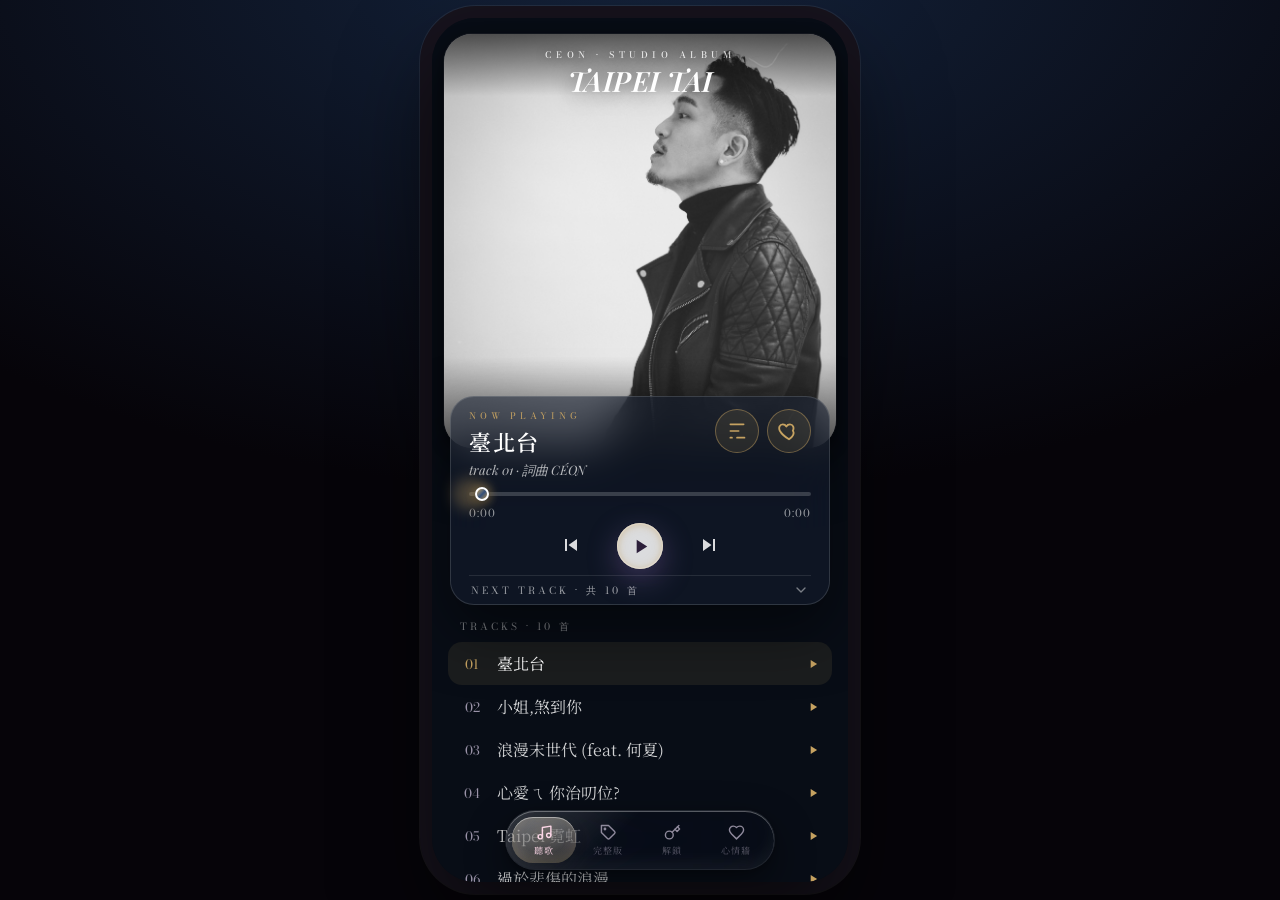
==== commit b4522216: "Add files via upload" ====
--- a/index.html
+++ b/index.html
@@ -235,7 +235,7 @@
 </div>
 
 <!-- 專輯資料（換專輯只改這個檔）→ 再載入引擎 -->
-<script src="album-config.js"></script>
-<script src="app.js"></script>
+<script src="album-config.js?v=2"></script>
+<script src="app.js?v=2"></script>
 </body>
 </html>
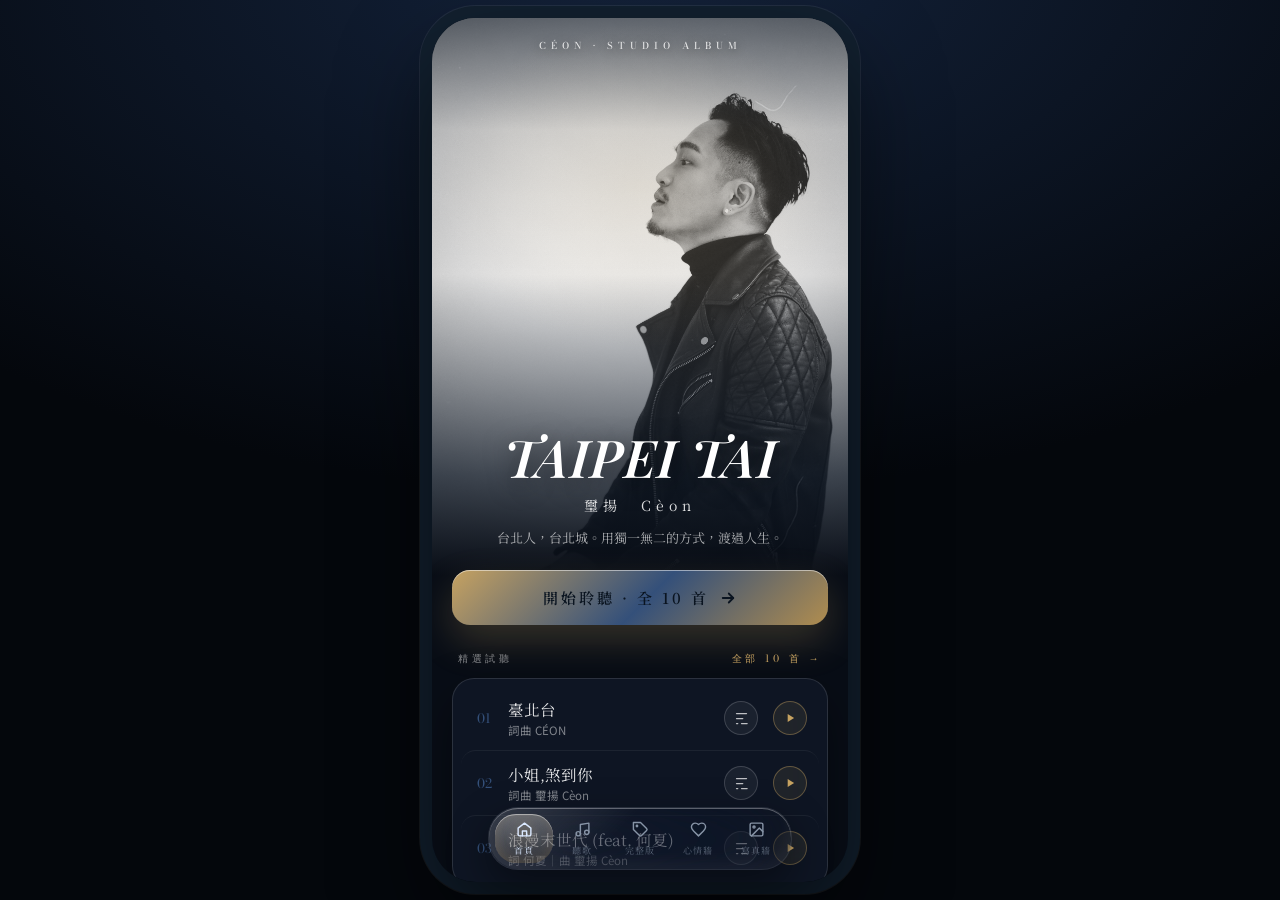
==== commit b96f83d4: "Add files via upload" ====
--- a/index.html
+++ b/index.html
@@ -1,241 +1,1231 @@
 <!DOCTYPE html>
-<html lang="zh-Hant">
-<head>
+<html lang="zh-Hant"><head>
 <meta charset="utf-8">
-<!-- iPhone 鐵則：viewport-fit=cover 必須有，安全區才會生效 -->
 <meta name="viewport" content="width=device-width, initial-scale=1, viewport-fit=cover">
-<!-- PWA / iPhone 加入主畫面 -->
 <meta name="apple-mobile-web-app-capable" content="yes">
 <meta name="mobile-web-app-capable" content="yes">
 <meta name="apple-mobile-web-app-status-bar-style" content="black-translucent">
-<!-- theme-color 由 app.js 依 ALBUM_CONFIG.theme.themeColor 覆寫 -->
-<meta name="theme-color" content="#0d0a12">
-<!-- 標題與 icon 由 app.js 從 config 填入 -->
-<title>Album App</title>
-<link id="apple-touch-icon" rel="apple-touch-icon" href="assets/images/cover.png">
-
-<!-- 字體（想換字體就改這行 + styles.css 的 --font-* 變數） -->
+<meta name="theme-color" content="#080d16">
+<title>臺北台 TAIPEI TAI — CÉON</title>
 <link rel="preconnect" href="https://fonts.googleapis.com">
-<link rel="preconnect" href="https://fonts.gstatic.com" crossorigin>
-<link href="https://fonts.googleapis.com/css2?family=Bodoni+Moda:ital,wght@0,400..900;1,400..900&family=Playfair+Display:ital,wght@0,400..900;1,400..900&family=Noto+Serif+TC:wght@400;600;700&family=Noto+Sans+TC:wght@400;500&display=swap" rel="stylesheet">
-
-<link rel="stylesheet" href="styles.css">
+<link rel="preconnect" href="https://fonts.gstatic.com" crossorigin="">
+<style>/* math */
+
+/* symbols */
+
+/* latin-ext */
+
+/* latin */
+
+/* math */
+
+/* symbols */
+
+/* latin-ext */
+
+/* latin */
+
+
+
+
+
+
+
+
+
+
+
+
+
+
+
+
+
+
+
+
+
+
+
+
+
+
+
+
+
+
+
+
+
+
+
+
+
+
+
+
+
+
+
+
+
+
+
+
+
+
+
+
+
+
+
+
+
+
+
+
+
+
+
+
+
+
+
+
+
+
+
+
+
+
+
+
+
+
+
+
+
+
+
+
+
+
+
+
+
+
+
+
+
+
+
+
+
+
+
+
+
+
+/* cyrillic */
+
+/* vietnamese */
+
+/* latin-ext */
+
+/* latin */
+
+
+
+
+
+
+
+
+
+
+
+
+
+
+
+
+
+
+
+
+
+
+
+
+
+
+
+
+
+
+
+
+
+
+
+
+
+
+
+
+
+
+
+
+
+
+
+
+
+
+
+
+
+
+
+
+
+
+
+
+
+
+
+
+
+
+
+
+
+
+
+
+
+
+
+
+
+
+
+
+
+
+
+
+
+
+
+
+
+
+
+
+
+
+
+
+
+
+
+
+
+
+/* cyrillic */
+
+/* vietnamese */
+
+/* latin-ext */
+
+/* latin */
+
+
+
+
+
+
+
+
+
+
+
+
+
+
+
+
+
+
+
+
+
+
+
+
+
+
+
+
+
+
+
+
+
+
+
+
+
+
+
+
+
+
+
+
+
+
+
+
+
+
+
+
+
+
+
+
+
+
+
+
+
+
+
+
+
+
+
+
+
+
+
+
+
+
+
+
+
+
+
+
+
+
+
+
+
+
+
+
+
+
+
+
+
+
+
+
+
+
+
+
+
+
+
+
+
+/* cyrillic */
+
+/* vietnamese */
+
+/* latin-ext */
+
+/* latin */
+
+
+
+
+
+
+
+
+
+
+
+
+
+
+
+
+
+
+
+
+
+
+
+
+
+
+
+
+
+
+
+
+
+
+
+
+
+
+
+
+
+
+
+
+
+
+
+
+
+
+
+
+
+
+
+
+
+
+
+
+
+
+
+
+
+
+
+
+
+
+
+
+
+
+
+
+
+
+
+
+
+
+
+
+
+
+
+
+
+
+
+
+
+
+
+
+
+
+
+
+
+
+
+
+
+/* cyrillic */
+
+/* vietnamese */
+
+/* latin-ext */
+
+/* latin */
+
+
+
+
+
+
+
+
+
+
+
+
+
+
+
+
+
+
+
+
+
+
+
+
+
+
+
+
+
+
+
+
+
+
+
+
+
+
+
+
+
+
+
+
+
+
+
+
+
+
+
+
+
+
+
+
+
+
+
+
+
+
+
+
+
+
+
+
+
+
+
+
+
+
+
+
+
+
+
+
+
+
+
+
+
+
+
+
+
+
+
+
+
+
+
+
+
+
+
+
+
+
+
+
+
+/* cyrillic */
+
+/* vietnamese */
+
+/* latin-ext */
+
+/* latin */
+
+/* cyrillic */
+
+/* vietnamese */
+
+/* latin-ext */
+
+/* latin */
+
+/* cyrillic */
+
+/* vietnamese */
+
+/* latin-ext */
+
+/* latin */
+
+</style>
+<style>
+:root{
+  --bg:#080d16; --bg-top:#14233c; --surface:rgba(20,30,48,.55);
+  --primary:#c6a261; --secondary:#34507a; --accent:#b08d4f;
+  --text:#fff; --muted:rgba(180,200,228,.62); --primary-rgb:198,162,97;
+  --grad:linear-gradient(135deg,var(--primary),var(--secondary) 52%,var(--accent));
+  --font-display:'Playfair Display',serif; --font-label:'Bodoni Moda',serif;
+  --font-serif-tc:'Noto Serif TC',serif; --font-sans-tc:'Noto Sans TC',sans-serif;
+}
+*{margin:0;padding:0;box-sizing:border-box;-webkit-tap-highlight-color:transparent}
+html,body{background:#080d16}
+body{color:var(--text);font-family:var(--font-sans-tc);-webkit-font-smoothing:antialiased}
+/* 桌機:置中成手機比例;手機:滿版 */
+#stage{position:relative;width:100%;height:100vh;height:100dvh;margin:0 auto;overflow:hidden;background:var(--bg)}
+@media (min-width:520px){
+  body{display:flex;align-items:center;justify-content:center;min-height:100vh;
+       background:radial-gradient(130% 100% at 50% -5%,var(--bg-top),#04070c 60%)}
+  #stage{width:416px;height:min(884px,96vh);border-radius:44px;
+         box-shadow:0 44px 90px rgba(0,0,0,.6),0 0 0 12px #12202f,0 0 0 13px rgba(255,255,255,.07)}
+}
+@media (max-width:519.98px){
+  html,body{background:#080d16}
+  #stage{position:fixed;inset:0;width:auto;height:auto;border-radius:0}
+}
+@media (display-mode:standalone){html,body{min-height:100lvh}}
+
+.home{position:absolute;inset:0;overflow-y:auto;-webkit-overflow-scrolling:touch;
+      padding-bottom:calc(120px + env(safe-area-inset-bottom))}
+
+/* ===== HERO ===== */
+.hero{position:relative;height:62vh;min-height:420px;overflow:hidden}
+.hero-img{position:absolute;inset:0;width:100%;height:100%;object-fit:cover;object-position:68% 18%;
+          transform-origin:center 40%;animation:breathe 9s ease-in-out infinite}
+.hero-vid{animation:none;object-position:50% 30%}
+.hero-shade{position:absolute;inset:0;background:
+  linear-gradient(180deg,rgba(7,17,31,.55) 0%,rgba(7,17,31,.05) 20%,rgba(7,17,31,0) 46%,rgba(7,17,31,.72) 82%,var(--bg) 100%)}
+.hero-glow{position:absolute;inset:0;pointer-events:none;background:
+  radial-gradient(70% 42% at 50% 30%,rgba(var(--primary-rgb),.12),transparent 70%)}
+.hero-top{position:absolute;top:calc(20px + env(safe-area-inset-top));left:0;right:0;
+          text-align:center;z-index:2;padding:0 24px}
+.hero-eyebrow{font-family:var(--font-label);font-weight:500;font-size:9.5px;letter-spacing:5px;
+              color:rgba(255,255,255,.82);text-transform:uppercase;text-shadow:0 1px 8px rgba(0,0,0,.5)}
+.hero-bottom{position:absolute;left:0;right:0;bottom:26px;text-align:center;z-index:2;padding:0 28px}
+.hero-title{font-family:var(--font-display);font-style:italic;font-weight:600;font-size:52px;
+            line-height:.98;letter-spacing:1px;text-shadow:0 4px 26px rgba(0,0,0,.6)}
+.hero-artist{font-family:var(--font-serif-tc);font-size:14px;letter-spacing:5px;
+             color:rgba(255,255,255,.86);margin-top:12px}
+.hero-tagline{font-family:var(--font-serif-tc);font-weight:400;font-size:13px;line-height:1.75;
+              color:rgba(255,255,255,.66);margin-top:12px;max-width:290px;margin-left:auto;margin-right:auto;
+              text-wrap:balance}
+
+/* ===== ENTER CTA ===== */
+.body-pad{padding:0 20px;margin-top:-6px;position:relative;z-index:3}
+.enter{display:flex;align-items:center;justify-content:center;gap:10px;width:100%;
+        padding:17px;border-radius:18px;background:var(--grad);color:#0a1420;border:none;cursor:pointer;
+        font-family:var(--font-serif-tc);font-weight:600;font-size:15px;letter-spacing:3px;
+        box-shadow:0 16px 38px rgba(var(--primary-rgb),.24),inset 0 1px 0 rgba(255,255,255,.5)}
+.enter:active{transform:scale(.985)}
+.enter svg{stroke:#0a1420}
+
+/* ===== 免費試聽 ===== */
+.sec-cap{font-family:var(--font-label);font-size:10px;letter-spacing:3.5px;color:rgba(255,255,255,.5);
+         text-transform:uppercase;padding:26px 6px 12px;display:flex;align-items:center;justify-content:space-between}
+.sec-cap b{color:var(--primary);font-weight:400}
+.free-card{background:var(--surface);backdrop-filter:blur(22px);-webkit-backdrop-filter:blur(22px);
+           border:1px solid rgba(255,255,255,.12);border-radius:22px;padding:7px 8px;
+           box-shadow:0 20px 48px rgba(0,0,0,.4)}
+.trow{display:flex;align-items:center;gap:13px;padding:12px 12px;border-radius:15px;cursor:pointer}
+.trow:active{background:rgba(255,255,255,.05)}
+.trow+.trow{border-top:1px solid rgba(255,255,255,.06)}
+.tnum{font-family:var(--font-label);font-size:13px;width:22px;text-align:center;color:var(--secondary);flex:none}
+.tmeta{flex:1;min-width:0}
+.tname{font-family:var(--font-serif-tc);font-size:15.5px;color:rgba(255,255,255,.9);
+       white-space:nowrap;overflow:hidden;text-overflow:ellipsis}
+.tsub{font-family:var(--font-sans-tc);font-size:11.5px;color:rgba(255,255,255,.48);margin-top:2px;
+      white-space:nowrap;overflow:hidden;text-overflow:ellipsis}
+.tplay{width:34px;height:34px;flex:none;border-radius:50%;border:1px solid rgba(var(--primary-rgb),.4);
+       background:rgba(var(--primary-rgb),.1);color:var(--primary);
+       display:flex;align-items:center;justify-content:center;cursor:pointer}
+
+/* ===== 探索捷徑 ===== */
+.grid{display:grid;grid-template-columns:1fr 1fr;gap:12px;margin-top:2px}
+.tile{position:relative;border-radius:20px;overflow:hidden;cursor:pointer;
+      border:1px solid rgba(255,255,255,.1);min-height:118px;display:flex;flex-direction:column;
+      justify-content:flex-end;padding:15px}
+.tile.span{grid-column:1 / 3;min-height:98px}
+.tile-bg{position:absolute;inset:0;z-index:0}
+.tile-img{position:absolute;inset:0;width:100%;height:100%;object-fit:cover;object-position:center 28%}
+.tile-tint{position:absolute;inset:0}
+.tile.unlock .tile-bg{background:
+  linear-gradient(135deg,rgba(var(--primary-rgb),.22),rgba(127,166,201,.12))}
+.tile.mood .tile-bg{background:
+  radial-gradient(120% 100% at 20% 0%,rgba(175,199,246,.24),rgba(16,32,48,.4) 70%)}
+.tile.gallery .tile-tint{background:linear-gradient(180deg,rgba(7,17,31,.15),rgba(7,17,31,.78))}
+.tile-lbl{position:relative;z-index:1}
+.tile-eb{font-family:var(--font-label);font-size:9px;letter-spacing:3px;text-transform:uppercase;
+         color:var(--primary)}
+.tile-tt{font-family:var(--font-serif-tc);font-size:16px;font-weight:600;color:#fff;margin-top:5px;letter-spacing:.5px}
+.tile-note{font-family:var(--font-sans-tc);font-size:11px;color:rgba(255,255,255,.6);margin-top:4px}
+.tile .arrow{position:absolute;top:14px;right:14px;z-index:1;color:rgba(255,255,255,.55)}
+
+/* ===== FLOATING ISLAND NAV ===== */
+#nav-wrap{position:absolute;left:0;right:0;bottom:calc(12px + env(safe-area-inset-bottom));
+          z-index:70;display:flex;justify-content:center;pointer-events:none}
+#nav{position:relative;display:flex;padding:6px;border-radius:30px;background:rgba(18,18,22,.16);
+     backdrop-filter:blur(44px) saturate(1.7);-webkit-backdrop-filter:blur(44px) saturate(1.7);
+     border:1px solid rgba(255,255,255,.1);pointer-events:auto;
+     box-shadow:0 16px 42px rgba(0,0,0,.44),inset 0 1px 0 rgba(255,255,255,.32),inset 0 -8px 16px rgba(255,255,255,.05)}
+#nav::before{content:"";position:absolute;inset:0;border-radius:30px;
+             background:linear-gradient(135deg,rgba(255,255,255,.16),transparent 42%);pointer-events:none}
+#nav-ind{position:absolute;top:6px;left:6px;width:58px;height:calc(100% - 12px);border-radius:21px;
+         transform:translateX(0);transition:transform .46s cubic-bezier(.34,1.32,.42,1);
+         background:linear-gradient(180deg,rgba(255,255,255,.26),rgba(var(--primary-rgb),.12));
+         box-shadow:inset 0 1px 0 rgba(255,255,255,.45),inset 0 0 12px rgba(var(--primary-rgb),.18)}
+.navbtn{position:relative;z-index:1;width:58px;padding:7px 0 6px;border:none;background:none;cursor:pointer;
+        display:flex;flex-direction:column;align-items:center;gap:3px;font-family:var(--font-serif-tc);
+        font-size:9px;letter-spacing:1px;color:#8794a6;transition:color .3s ease,transform .18s ease}
+.navbtn:active{transform:scale(.92)}
+.navbtn.active{color:#dbe9ff}
+.navbtn.active .navico{filter:drop-shadow(0 0 7px rgba(var(--primary-rgb),.6))}
+.navlbl{opacity:.62}.navbtn.active .navlbl{opacity:1}
+
+/* ===== 歌詞浮層(點試聽曲目彈出;靜置時完全不顯示,不改動原版面) ===== */
+.ly-ov{position:absolute;inset:0;z-index:80;display:flex;flex-direction:column;
+       background:rgba(8,13,22,.94);backdrop-filter:blur(20px);-webkit-backdrop-filter:blur(20px);
+       animation:ly-fade .28s ease}
+.ly-ov[hidden]{display:none}
+.ly-ov-head{flex:none;display:flex;align-items:flex-start;justify-content:space-between;
+            padding:calc(24px + env(safe-area-inset-top)) 24px 12px}
+.ly-ov-eb{font-family:var(--font-label);font-size:10px;letter-spacing:4px;text-transform:uppercase;color:var(--primary)}
+.ly-ov-tt{font-family:var(--font-serif-tc);font-size:18px;font-weight:600;color:#fff;margin-top:5px;letter-spacing:1px;text-wrap:balance}
+.ly-ov-x{width:36px;height:36px;flex:none;border-radius:50%;border:1px solid rgba(255,255,255,.16);
+         background:rgba(255,255,255,.06);color:#fff;display:flex;align-items:center;justify-content:center;cursor:pointer}
+.ly-ov-body{flex:1;overflow-y:auto;-webkit-overflow-scrolling:touch;
+            padding:6px 30px calc(56px + env(safe-area-inset-bottom));
+            font-family:var(--font-serif-tc);font-weight:300;font-size:15px;line-height:2.4;
+            color:rgba(242,237,227,.9);white-space:pre-line;text-align:center;letter-spacing:.5px}
+@keyframes ly-fade{from{opacity:0}to{opacity:1}}
+
+/* ===== 多頁切換 ===== */
+.page{position:absolute;inset:0;overflow-y:auto;-webkit-overflow-scrolling:touch;
+      padding-bottom:calc(120px + env(safe-area-inset-bottom))}
+.home[hidden],.page[hidden]{display:none}
+.phead{padding:calc(30px + env(safe-area-inset-top)) 24px 6px}
+.peb{font-family:var(--font-label);font-size:10px;letter-spacing:4px;text-transform:uppercase;color:var(--primary)}
+.ptt{font-family:var(--font-display);font-style:italic;font-weight:600;font-size:34px;color:#fff;margin-top:6px;letter-spacing:.5px}
+.psub{font-family:var(--font-serif-tc);font-weight:300;font-size:12.5px;line-height:1.9;color:var(--muted);margin-top:10px;max-width:330px;text-wrap:pretty}
+.pbody{padding:14px 20px 0}
+
+/* 聽歌頁鎖定欄 */
+.lock-note{width:100%;margin-top:14px;display:flex;align-items:center;gap:14px;padding:15px 16px;
+           border-radius:18px;border:1px dashed rgba(var(--primary-rgb),.4);background:rgba(var(--primary-rgb),.06);cursor:pointer}
+.lock-note:active{transform:scale(.99)}
+.lock-note .ln-ic{width:38px;height:38px;flex:none;border-radius:50%;border:1px solid rgba(var(--primary-rgb),.4);
+                  display:flex;align-items:center;justify-content:center;color:var(--primary)}
+.lock-note .ln-tt{display:block;font-family:var(--font-serif-tc);font-size:14.5px;color:#fff}
+.lock-note .ln-sub{display:block;font-family:var(--font-sans-tc);font-size:11.5px;color:var(--muted);margin-top:3px}
+.lock-note .ln-ar{margin-left:auto;color:rgba(255,255,255,.5);flex:none}
+
+/* 完整版 */
+.buy-card{margin:18px 20px 0;background:var(--surface);border:1px solid rgba(255,255,255,.12);border-radius:22px;
+          padding:24px 22px;box-shadow:0 20px 48px rgba(0,0,0,.4);backdrop-filter:blur(22px);-webkit-backdrop-filter:blur(22px)}
+.buy-price{font-family:var(--font-display);font-weight:600;font-size:46px;color:#fff;display:flex;align-items:baseline}
+.buy-cur{font-size:20px;color:var(--primary);margin-right:3px}
+.buy-unit{font-family:var(--font-sans-tc);font-size:13px;color:var(--muted);font-weight:400;margin-left:4px}
+.buy-list{list-style:none;margin:18px 0 22px;display:flex;flex-direction:column;gap:11px}
+.buy-list li{font-family:var(--font-serif-tc);font-size:13.5px;color:rgba(255,255,255,.82);padding-left:24px;position:relative;line-height:1.5}
+.buy-list li::before{content:"";position:absolute;left:2px;top:3px;width:11px;height:6px;border-left:2px solid var(--primary);
+                     border-bottom:2px solid var(--primary);transform:rotate(-45deg)}
+.buy-btn{width:100%;padding:16px;border:none;border-radius:16px;background:var(--grad);color:#0a1420;cursor:pointer;
+         font-family:var(--font-serif-tc);font-weight:600;font-size:15px;letter-spacing:2px;
+         box-shadow:0 14px 32px rgba(var(--primary-rgb),.26),inset 0 1px 0 rgba(255,255,255,.5)}
+.buy-btn:active{transform:scale(.985)}
+.buy-free{width:100%;margin-top:10px;padding:13px;border:1px solid rgba(255,255,255,.16);border-radius:16px;
+          background:none;color:rgba(255,255,255,.8);cursor:pointer;font-family:var(--font-serif-tc);font-size:13px;letter-spacing:1px}
+.buy-fine{font-family:var(--font-sans-tc);font-size:11px;color:rgba(255,255,255,.44);text-align:center;margin-top:14px;line-height:1.6}
+.buy-done{text-align:center;padding:10px 0}
+.bd-ic{width:60px;height:60px;margin:0 auto 16px;border-radius:50%;border:1.5px solid var(--primary);
+       display:flex;align-items:center;justify-content:center;color:var(--primary)}
+.bd-tt{font-family:var(--font-serif-tc);font-size:19px;color:#fff;font-weight:600}
+.bd-sub{font-family:var(--font-sans-tc);font-size:12.5px;color:var(--muted);margin-top:10px;line-height:1.9}
+
+/* 曲目歌詞鈕 + 精選看更多 */
+.tly{width:34px;height:34px;flex:none;border-radius:50%;border:1px solid rgba(255,255,255,.16);
+     background:rgba(255,255,255,.05);color:rgba(255,255,255,.72);display:flex;align-items:center;justify-content:center;cursor:pointer}
+.tly:active{transform:scale(.92)}
+.trow .tplay{margin-left:2px}
+.cap-more{color:var(--primary);cursor:pointer;font-weight:400}
+
+/* 買回你的臺北 · 樂捐 */
+.don-wrap{padding:8px 26px 0}
+.don-poem{font-family:var(--font-serif-tc);font-weight:300;font-size:15px;line-height:2.1;color:rgba(242,237,227,.9);letter-spacing:.6px;margin-top:14px;text-wrap:balance}
+.don-hl{color:var(--primary);font-weight:400}
+.don-amount{display:flex;align-items:baseline;justify-content:center;gap:6px;margin:30px 0 22px}
+.don-cur{font-family:var(--font-label);font-size:20px;color:var(--primary);letter-spacing:1px}
+.don-num{font-family:var(--font-display);font-style:italic;font-weight:600;font-size:66px;color:#fff;line-height:1}
+.don-chips{display:flex;flex-wrap:wrap;gap:9px;justify-content:center}
+.don-chip{min-width:56px;padding:10px 16px;border-radius:30px;border:1px solid rgba(255,255,255,.18);background:rgba(255,255,255,.04);color:rgba(255,255,255,.8);cursor:pointer;font-family:var(--font-label);font-size:15px;letter-spacing:1px;transition:all .2s ease}
+.don-chip.active{border-color:transparent;background:var(--grad);color:#0a1420;font-weight:600;box-shadow:0 8px 22px rgba(var(--primary-rgb),.3)}
+.don-custom{display:flex;align-items:center;gap:8px;margin:16px auto 0;max-width:240px;padding:11px 16px;border-radius:14px;border:1px solid rgba(var(--primary-rgb),.4);background:rgba(255,255,255,.05)}
+.don-custom span{font-family:var(--font-label);color:var(--primary);font-size:14px}
+.don-custom input{flex:1;min-width:0;background:none;border:none;outline:none;color:#fff;font-family:var(--font-display);font-size:20px}
+.don-custom.hidden{display:none}
+.don-btn{width:100%;margin-top:26px;padding:16px;border:none;border-radius:16px;background:var(--grad);color:#0a1420;cursor:pointer;font-family:var(--font-serif-tc);font-weight:600;font-size:15px;letter-spacing:2px;box-shadow:0 14px 32px rgba(var(--primary-rgb),.26),inset 0 1px 0 rgba(255,255,255,.5)}
+.don-btn:active{transform:scale(.985)}
+.don-fine{font-family:var(--font-sans-tc);font-size:11.5px;color:rgba(255,255,255,.44);text-align:center;margin-top:16px;line-height:1.7}
+.don-done{text-align:center;padding:24px 0 0}
+.dd-ic{width:64px;height:64px;margin:0 auto 18px;border-radius:50%;border:1.5px solid var(--primary);display:flex;align-items:center;justify-content:center;color:var(--primary)}
+.dd-tt{font-family:var(--font-serif-tc);font-size:20px;color:#fff;font-weight:600;letter-spacing:1px}
+.dd-amt{font-family:var(--font-display);font-style:italic;font-weight:600;font-size:38px;color:var(--primary);margin:14px 0 4px}
+.dd-sub{font-family:var(--font-serif-tc);font-weight:300;font-size:13.5px;color:var(--muted);margin-top:12px;line-height:1.9}
+.dd-fine{font-family:var(--font-sans-tc);font-size:11px;color:rgba(255,255,255,.36);margin-top:14px}
+.dd-back{max-width:220px;margin:22px auto 0}
+
+/* 心情牆 */
+.compose{margin:16px 20px 0;display:flex;gap:9px}
+.compose input{flex:1;min-width:0;padding:13px 16px;border-radius:14px;border:1px solid rgba(255,255,255,.14);
+               background:rgba(255,255,255,.05);color:#fff;font-family:var(--font-serif-tc);font-size:13.5px;outline:none}
+.compose input::placeholder{color:rgba(255,255,255,.4)}
+.compose input:focus{border-color:rgba(var(--primary-rgb),.55)}
+.compose button{flex:none;padding:0 18px;border:none;border-radius:14px;background:var(--grad);color:#0a1420;cursor:pointer;
+                font-family:var(--font-serif-tc);font-weight:600;font-size:13px;letter-spacing:1px}
+.wall{padding:16px 20px 0;display:flex;flex-direction:column;gap:12px}
+.post{background:var(--surface);border:1px solid rgba(255,255,255,.1);border-radius:18px;padding:16px 18px;
+      backdrop-filter:blur(18px);-webkit-backdrop-filter:blur(18px)}
+.post-txt{font-family:var(--font-serif-tc);font-size:14px;line-height:1.75;color:rgba(255,255,255,.9);text-wrap:pretty}
+.post-meta{font-family:var(--font-label);font-size:10px;letter-spacing:2px;text-transform:uppercase;
+           color:var(--primary);margin-top:12px;display:flex;gap:8px;align-items:center}
+.post-meta .dot{width:3px;height:3px;border-radius:50%;background:rgba(255,255,255,.3)}
+.post-meta .loc{color:rgba(255,255,255,.5)}
+.post.new{animation:pop .4s ease}
+@keyframes pop{from{opacity:0;transform:translateY(-6px)}to{opacity:1;transform:none}}
+
+/* 寫真牆 */
+.gal{padding:16px 16px 0;columns:2;column-gap:12px}
+.gcell{break-inside:avoid;margin-bottom:12px;border-radius:16px;overflow:hidden;position:relative;
+       border:1px solid rgba(255,255,255,.1);display:block}
+.gcell img{width:100%;display:block}
+.gcell.real{cursor:pointer}
+.gcell.real img{height:100%;object-fit:cover}
+.gcell.real.h1{height:170px}.gcell.real.h2{height:232px}
+.gcell.ph.h1{height:150px}.gcell.ph.h2{height:200px}
+.gcell.ph{background:linear-gradient(150deg,rgba(var(--primary-rgb),.16),rgba(52,80,122,.22))}
+.gcap{position:absolute;left:0;right:0;bottom:0;padding:14px 12px 10px;z-index:1;
+      background:linear-gradient(180deg,transparent,rgba(7,17,31,.82))}
+.geb{font-family:var(--font-label);font-size:8px;letter-spacing:2.5px;text-transform:uppercase;color:var(--primary)}
+.gtt{font-family:var(--font-serif-tc);font-size:13px;color:#fff;margin-top:3px}
+.phn{position:absolute;inset:0;display:flex;align-items:center;justify-content:center;
+     font-family:var(--font-label);font-size:9px;letter-spacing:3px;color:rgba(255,255,255,.32);text-transform:uppercase}
+.img-ov{position:absolute;inset:0;z-index:85;background:rgba(4,8,14,.95);display:flex;align-items:center;justify-content:center;
+        padding:20px;animation:ly-fade .28s ease}
+.img-ov[hidden]{display:none}
+.img-ov img{max-width:100%;max-height:82%;border-radius:14px;box-shadow:0 30px 80px rgba(0,0,0,.6)}
+.img-ov-x{position:absolute;top:calc(20px + env(safe-area-inset-top));right:20px;width:38px;height:38px;border-radius:50%;
+          border:1px solid rgba(255,255,255,.2);background:rgba(255,255,255,.08);color:#fff;cursor:pointer;
+          display:flex;align-items:center;justify-content:center;z-index:1}
+
+/* toast */
+#toast{position:absolute;left:50%;bottom:calc(96px + env(safe-area-inset-bottom));transform:translateX(-50%) translateY(10px);
+       z-index:90;max-width:80%;padding:11px 18px;border-radius:14px;background:rgba(28,20,22,.92);
+       border:1px solid rgba(255,120,110,.35);color:#ffd9d4;font-family:var(--font-serif-tc);font-size:12.5px;letter-spacing:.5px;
+       text-align:center;opacity:0;pointer-events:none;transition:opacity .3s ease,transform .3s ease;backdrop-filter:blur(12px)}
+#toast.show{opacity:1;transform:translateX(-50%) translateY(0)}
+
+@keyframes breathe{0%,100%{transform:scale(1)}50%{transform:scale(1.05)}}
+</style>
+<link rel="stylesheet" href="https://fonts.googleapis.com/css2?family=Bodoni+Moda:ital,opsz,wght@0,6..96,400..900;1,6..96,400..900&family=Playfair+Display:ital,wght@0,400..900;1,400..900&family=Noto+Sans+TC:wght@100..900&family=Noto+Serif+TC:wght@200..900&display=swap">
 </head>
 <body>
+
 <div id="stage">
-
-  <!-- ================= PLAYER（聽歌）================= -->
-  <section id="screen-player" class="screen active">
-    <div class="player-fold">
-
-      <!-- 封面（換圖：album-config.js → coverImage） -->
-      <div class="cover-card" id="cover-card">
-        <img id="cover-img" src="" alt="">
-        <div class="cover-shade"></div>
-        <div class="cover-titles">
-          <div class="cover-eyebrow" id="cover-eyebrow"></div>
-          <div class="cover-title-en" id="cover-title-en"></div>
+  <section class="home" data-page="home">
+
+    <!-- HERO -->
+    <div class="hero">
+      <video class="hero-img hero-vid" src="hero.mp4" poster="hero-poster.jpg" autoplay loop muted playsinline></video>
+      <div class="hero-shade"></div>
+      <div class="hero-glow"></div>
+      <div class="hero-top">
+        <div class="hero-eyebrow">CÉON · Studio Album</div>
+      </div>
+      <div class="hero-bottom">
+        <div class="hero-title">TAIPEI TAI</div>
+        <div class="hero-artist">璽揚　Cèon</div>
+        <div class="hero-tagline">台北人，台北城。用獨一無二的方式，渡過人生。</div>
+      </div>
+    </div>
+
+    <!-- ENTER -->
+    <div class="body-pad">
+      <button class="enter">開始聆聽 · 全 10 首
+        <svg width="18" height="18" viewBox="0 0 24 24" fill="none" stroke-width="2.4" stroke-linecap="round" stroke-linejoin="round"><path d="M5 12h14"></path><path d="m13 6 6 6-6 6"></path></svg>
+      </button>
+
+      <!-- 精選試聽 -->
+      <div class="sec-cap"><span>精選試聽</span><b class="cap-more" data-go="listen">全部 10 首 →</b></div>
+      <div class="free-card">
+        <div class="trow" data-track="1">
+          <span class="tnum">01</span>
+          <div class="tmeta"><div class="tname">臺北台</div><div class="tsub">詞曲 CÉON</div></div>
+          <button class="tly" title="歌詞"><svg width="15" height="15" viewBox="0 0 24 24" fill="none" stroke="currentColor" stroke-width="2" stroke-linecap="round" stroke-linejoin="round"><path d="M12 20h9"></path><path d="M4 20h2"></path><path d="M4 4h16"></path><path d="M4 12h10"></path></svg></button>
+          <button class="tplay"><svg width="14" height="14" viewBox="0 0 24 24" fill="currentColor"><path d="M8 5v14l11-7z"></path></svg></button>
+        </div>
+        <div class="trow" data-track="2">
+          <span class="tnum">02</span>
+          <div class="tmeta"><div class="tname">小姐,煞到你</div><div class="tsub">詞曲 璽揚 Cèon</div></div>
+          <button class="tly" title="歌詞"><svg width="15" height="15" viewBox="0 0 24 24" fill="none" stroke="currentColor" stroke-width="2" stroke-linecap="round" stroke-linejoin="round"><path d="M12 20h9"></path><path d="M4 20h2"></path><path d="M4 4h16"></path><path d="M4 12h10"></path></svg></button>
+          <button class="tplay"><svg width="14" height="14" viewBox="0 0 24 24" fill="currentColor"><path d="M8 5v14l11-7z"></path></svg></button>
+        </div>
+        <div class="trow" data-track="3">
+          <span class="tnum">03</span>
+          <div class="tmeta"><div class="tname">浪漫末世代 (feat. 何夏)</div><div class="tsub">詞 何夏｜曲 璽揚 Cèon</div></div>
+          <button class="tly" title="歌詞"><svg width="15" height="15" viewBox="0 0 24 24" fill="none" stroke="currentColor" stroke-width="2" stroke-linecap="round" stroke-linejoin="round"><path d="M12 20h9"></path><path d="M4 20h2"></path><path d="M4 4h16"></path><path d="M4 12h10"></path></svg></button>
+          <button class="tplay"><svg width="14" height="14" viewBox="0 0 24 24" fill="currentColor"><path d="M8 5v14l11-7z"></path></svg></button>
         </div>
       </div>
 
-      <!-- Now Playing 毛玻璃卡片 -->
-      <div class="np-card">
-        <div class="np-head">
-          <div style="flex:1;min-width:0">
-            <div class="np-label" id="np-label"></div>
-            <div class="np-title" id="np-title">—</div>
-            <div class="np-sub" id="np-sub"></div>
-          </div>
-          <div class="np-actions">
-            <!-- 歌詞按鈕（這首歌沒歌詞時 app.js 會自動隱藏） -->
-            <button class="icon-round" id="btn-lyrics" title="歌詞">
-              <svg width="20" height="20" viewBox="0 0 24 24" fill="none" stroke="currentColor" stroke-width="2" stroke-linecap="round" stroke-linejoin="round"><path d="M12 20h9"/><path d="M4 20h2"/><path d="M4 4h16"/><path d="M4 12h10"/></svg>
-            </button>
-            <!-- 心動收藏 -->
-            <button class="icon-round" id="btn-heart" title="收藏這一刻">
-              <svg width="22" height="22" viewBox="0 0 24 24" fill="none" stroke="currentColor" stroke-width="2" stroke-linejoin="round"><path d="M12 21s-7.5-4.6-10-9.3C.3 8.3 1.9 4.8 5.2 4.8c2 0 3.3 1.2 3.9 2.2.6-1 1.9-2.2 3.9-2.2 3.3 0 4.9 3.5 3.2 6.9C19.5 16.4 12 21 12 21z"/></svg>
-            </button>
+      <!-- 探索捷徑 -->
+      <div class="sec-cap"><span>探索</span></div>
+      <div class="grid">
+        <div class="tile unlock span">
+          <div class="tile-bg"></div>
+          <svg class="arrow" width="18" height="18" viewBox="0 0 24 24" fill="none" stroke="currentColor" stroke-width="2" stroke-linecap="round" stroke-linejoin="round"><path d="M7 17 17 7"></path><path d="M7 7h10v10"></path></svg>
+          <div class="tile-lbl">
+            <div class="tile-eb">A Love Letter</div>
+            <div class="tile-tt">買回你的臺北</div>
+            <div class="tile-note">整張免費。喜歡的話，用你的方式樂捐支持。</div>
           </div>
         </div>
-
-        <!-- 進度條（可點、可拖曳） -->
-        <div class="prog" id="prog">
-          <div class="prog-fill" id="prog-fill"></div>
-          <div class="prog-glow" id="prog-glow"></div>
-          <div class="prog-dot" id="prog-dot"></div>
+        <div class="tile mood">
+          <div class="tile-bg"></div>
+          <div class="tile-lbl">
+            <div class="tile-eb">Taipei Wall</div>
+            <div class="tile-tt">心情牆</div>
+            <div class="tile-note">留下你的台北故事</div>
+          </div>
         </div>
-        <div class="np-times"><span id="t-cur">0:00</span><span id="t-dur">0:00</span></div>
-
-        <!-- 控制鍵 -->
-        <div class="np-controls">
-          <button class="btn-ghost" id="btn-prev" title="上一首">
-            <svg width="24" height="24" viewBox="0 0 24 24" fill="currentColor"><path d="M6 6h2v12H6zm3.5 6 8.5 6V6z"/></svg>
-          </button>
-          <button class="btn-play" id="btn-play" title="播放 / 暫停">
-            <svg width="23" height="23" viewBox="0 0 24 24"><path id="play-icon-path" d="M8 5v14l11-7z"/></svg>
-          </button>
-          <button class="btn-ghost" id="btn-next" title="下一首">
-            <svg width="24" height="24" viewBox="0 0 24 24" fill="currentColor"><path d="M6 18l8.5-6L6 6v12zM16 6v12h2V6h-2z"/></svg>
-          </button>
-        </div>
-
-        <!-- Next Scene → 打開 Bottom Sheet 曲目表 -->
-        <div class="np-next" id="btn-open-sheet">
-          <span id="next-scene-label"></span>
-          <svg width="16" height="16" viewBox="0 0 24 24" fill="none" stroke="rgba(255,255,255,.45)" stroke-width="2" stroke-linecap="round" stroke-linejoin="round"><polyline points="6 9 12 15 18 9"/></svg>
+        <div class="tile gallery">
+          <div class="tile-bg"><img class="tile-img" src="hero-poster.jpg" alt=""><div class="tile-tint"></div></div>
+          <div class="tile-lbl">
+            <div class="tile-eb">Gallery</div>
+            <div class="tile-tt">寫真牆</div>
+          </div>
         </div>
       </div>
     </div>
-
-    <!-- 完整曲目列表（app.js 依 config.tracks 產生） -->
-    <div class="tracklist-block">
-      <div class="tracklist-caption" id="tracklist-caption"></div>
-      <div id="tracklist"></div>
-    </div>
   </section>
 
-  <!-- ================= PURCHASE（付費解鎖）================= -->
-  <section id="screen-purchase" class="screen screen-sub">
-    <div class="page-titles">
-      <div class="page-title-en" id="purchase-title-en"></div>
-      <div class="page-title-tc" id="purchase-title-tc"></div>
-      <div class="page-note" id="purchase-note"></div>
-    </div>
-    <!-- 方案卡（app.js 依 config.payment 產生） -->
-    <div class="plans" id="plans"></div>
-    <div class="cta-block">
-      <button class="btn-primary" id="btn-checkout"></button>
-      <button class="btn-outline" id="btn-goto-unlock">已經購買？輸入兌換碼</button>
-    </div>
-  </section>
-
-  <!-- ================= UNLOCK（秘密 · 兌換）================= -->
-  <section id="screen-unlock" class="screen screen-sub">
-    <div class="page-titles">
-      <div class="page-title-en" id="unlock-title-en"></div>
-      <div class="page-title-tc" id="unlock-subtitle" style="font-size:14px;color:rgba(255,255,255,.6);letter-spacing:3px"></div>
-    </div>
-
-    <!-- 未解鎖：email + code 表單 -->
-    <div id="unlock-form-view">
-      <div style="text-align:center;padding:26px 28px 0">
-        <div class="unlock-lock-badge">
-          <svg width="26" height="26" viewBox="0 0 24 24" fill="none" stroke="currentColor" stroke-width="2" stroke-linecap="round" stroke-linejoin="round"><rect x="3" y="11" width="18" height="11" rx="2"/><path d="M7 11V7a5 5 0 0 1 9.9-1"/></svg>
-        </div>
-        <div class="page-note" style="margin-top:0;padding:0 10px">購買後兌換碼會寄到信箱，請用「購買時的 email」解鎖完整專輯</div>
-      </div>
-      <div class="form-block">
-        <label class="form-label" for="in-email">EMAIL</label>
-        <input class="form-input" id="in-email" type="email" placeholder="you@example.com" autocomplete="email">
-        <label class="form-label" for="in-code">兌換碼 · CODE</label>
-        <input class="form-input" id="in-code" type="text" placeholder="" autocomplete="off" style="margin-bottom:22px">
-        <button class="btn-primary" id="btn-redeem">解鎖</button>
-        <div class="form-hint" id="btn-goto-purchase">還沒購買？<b>看方案 →</b></div>
-      </div>
-    </div>
-
-    <!-- 已解鎖 -->
-    <div id="unlock-done-view" class="hidden">
-      <div class="unlocked-card">
-        <div class="unlocked-check">
-          <svg width="26" height="26" viewBox="0 0 24 24" fill="none" stroke="#fff" stroke-width="2.4" stroke-linecap="round" stroke-linejoin="round"><polyline points="20 6 9 17 4 12"/></svg>
-        </div>
-        <div class="unlocked-eyebrow">FULL ALBUM UNLOCKED</div>
-        <div class="unlocked-title" id="unlocked-title"></div>
-        <div class="page-note" id="unlocked-desc" style="margin-top:8px"></div>
-        <div class="unlocked-actions">
-          <button class="btn-chip" id="btn-goto-player">前往聽歌 →</button>
-          <a class="btn-chip grad hidden" id="btn-wav" target="_blank" rel="noopener">
-            <svg width="15" height="15" viewBox="0 0 24 24" fill="none" stroke="#fff" stroke-width="2.2" stroke-linecap="round" stroke-linejoin="round"><path d="M21 15v4a2 2 0 0 1-2 2H5a2 2 0 0 1-2-2v-4"/><polyline points="7 10 12 15 17 10"/><line x1="12" y1="15" x2="12" y2="3"/></svg>
-            下載 WAV 無損 ↗
-          </a>
-        </div>
-        <div class="unlocked-note" id="unlocked-plan-note"></div>
-        <div class="unlocked-reset" id="btn-reset-unlock">重設解鎖（測試用）</div>
+  <!-- 聽歌 -->
+  <section class="page" data-page="listen" hidden>
+    <header class="phead">
+      <div class="peb">Playlist · 聽歌</div>
+      <h1 class="ptt">全部曲目</h1>
+      <p class="psub">全 10 首，全部免費聆聽。點左邊歌詞鈕看詞，點右邊播放鈕聆聽。</p>
+    </header>
+    <div class="pbody">
+      <div class="free-card">
+        <div class="trow" data-track="1"><span class="tnum">01</span><div class="tmeta"><div class="tname">臺北台</div><div class="tsub">詞曲 CÉON</div></div><button class="tly" title="歌詞"><svg width="15" height="15" viewBox="0 0 24 24" fill="none" stroke="currentColor" stroke-width="2" stroke-linecap="round" stroke-linejoin="round"><path d="M12 20h9"></path><path d="M4 20h2"></path><path d="M4 4h16"></path><path d="M4 12h10"></path></svg></button><button class="tplay"><svg width="14" height="14" viewBox="0 0 24 24" fill="currentColor"><path d="M8 5v14l11-7z"></path></svg></button></div>
+        <div class="trow" data-track="2"><span class="tnum">02</span><div class="tmeta"><div class="tname">小姐,煞到你</div><div class="tsub">詞曲 璽揚 Cèon</div></div><button class="tly" title="歌詞"><svg width="15" height="15" viewBox="0 0 24 24" fill="none" stroke="currentColor" stroke-width="2" stroke-linecap="round" stroke-linejoin="round"><path d="M12 20h9"></path><path d="M4 20h2"></path><path d="M4 4h16"></path><path d="M4 12h10"></path></svg></button><button class="tplay"><svg width="14" height="14" viewBox="0 0 24 24" fill="currentColor"><path d="M8 5v14l11-7z"></path></svg></button></div>
+        <div class="trow" data-track="3"><span class="tnum">03</span><div class="tmeta"><div class="tname">浪漫末世代 (feat. 何夏)</div><div class="tsub">詞 何夏｜曲 璽揚 Cèon</div></div><button class="tly" title="歌詞"><svg width="15" height="15" viewBox="0 0 24 24" fill="none" stroke="currentColor" stroke-width="2" stroke-linecap="round" stroke-linejoin="round"><path d="M12 20h9"></path><path d="M4 20h2"></path><path d="M4 4h16"></path><path d="M4 12h10"></path></svg></button><button class="tplay"><svg width="14" height="14" viewBox="0 0 24 24" fill="currentColor"><path d="M8 5v14l11-7z"></path></svg></button></div>
+        <div class="trow" data-track="4"><span class="tnum">04</span><div class="tmeta"><div class="tname">心愛ㄟ 你治叨位?</div><div class="tsub">詞曲 璽揚 Cèon</div></div><button class="tly" title="歌詞"><svg width="15" height="15" viewBox="0 0 24 24" fill="none" stroke="currentColor" stroke-width="2" stroke-linecap="round" stroke-linejoin="round"><path d="M12 20h9"></path><path d="M4 20h2"></path><path d="M4 4h16"></path><path d="M4 12h10"></path></svg></button><button class="tplay"><svg width="14" height="14" viewBox="0 0 24 24" fill="currentColor"><path d="M8 5v14l11-7z"></path></svg></button></div>
+        <div class="trow" data-track="5"><span class="tnum">05</span><div class="tmeta"><div class="tname">Taipei 霓虹</div><div class="tsub">詞曲 璽揚 Cèon</div></div><button class="tly" title="歌詞"><svg width="15" height="15" viewBox="0 0 24 24" fill="none" stroke="currentColor" stroke-width="2" stroke-linecap="round" stroke-linejoin="round"><path d="M12 20h9"></path><path d="M4 20h2"></path><path d="M4 4h16"></path><path d="M4 12h10"></path></svg></button><button class="tplay"><svg width="14" height="14" viewBox="0 0 24 24" fill="currentColor"><path d="M8 5v14l11-7z"></path></svg></button></div>
+        <div class="trow" data-track="6"><span class="tnum">06</span><div class="tmeta"><div class="tname">過於悲傷的浪漫</div><div class="tsub">詞曲 璽揚 Cèon</div></div><button class="tly" title="歌詞"><svg width="15" height="15" viewBox="0 0 24 24" fill="none" stroke="currentColor" stroke-width="2" stroke-linecap="round" stroke-linejoin="round"><path d="M12 20h9"></path><path d="M4 20h2"></path><path d="M4 4h16"></path><path d="M4 12h10"></path></svg></button><button class="tplay"><svg width="14" height="14" viewBox="0 0 24 24" fill="currentColor"><path d="M8 5v14l11-7z"></path></svg></button></div>
+        <div class="trow" data-track="7"><span class="tnum">07</span><div class="tmeta"><div class="tname">想要你的 Photograph</div><div class="tsub">詞曲 璽揚 Cèon</div></div><button class="tly" title="歌詞"><svg width="15" height="15" viewBox="0 0 24 24" fill="none" stroke="currentColor" stroke-width="2" stroke-linecap="round" stroke-linejoin="round"><path d="M12 20h9"></path><path d="M4 20h2"></path><path d="M4 4h16"></path><path d="M4 12h10"></path></svg></button><button class="tplay"><svg width="14" height="14" viewBox="0 0 24 24" fill="currentColor"><path d="M8 5v14l11-7z"></path></svg></button></div>
+        <div class="trow" data-track="8"><span class="tnum">08</span><div class="tmeta"><div class="tname">You So Pretty (feat. 张婧)</div><div class="tsub">詞曲 璽揚 Cèon</div></div><button class="tly" title="歌詞"><svg width="15" height="15" viewBox="0 0 24 24" fill="none" stroke="currentColor" stroke-width="2" stroke-linecap="round" stroke-linejoin="round"><path d="M12 20h9"></path><path d="M4 20h2"></path><path d="M4 4h16"></path><path d="M4 12h10"></path></svg></button><button class="tplay"><svg width="14" height="14" viewBox="0 0 24 24" fill="currentColor"><path d="M8 5v14l11-7z"></path></svg></button></div>
+        <div class="trow" data-track="9"><span class="tnum">09</span><div class="tmeta"><div class="tname">Shine Like Moonlight (feat. 楊琳)</div><div class="tsub">詞曲 璽揚 Cèon</div></div><button class="tly" title="歌詞"><svg width="15" height="15" viewBox="0 0 24 24" fill="none" stroke="currentColor" stroke-width="2" stroke-linecap="round" stroke-linejoin="round"><path d="M12 20h9"></path><path d="M4 20h2"></path><path d="M4 4h16"></path><path d="M4 12h10"></path></svg></button><button class="tplay"><svg width="14" height="14" viewBox="0 0 24 24" fill="currentColor"><path d="M8 5v14l11-7z"></path></svg></button></div>
+        <div class="trow" data-track="10"><span class="tnum">10</span><div class="tmeta"><div class="tname">Be Good</div><div class="tsub">詞曲 璽揚 Cèon</div></div><button class="tly" title="歌詞"><svg width="15" height="15" viewBox="0 0 24 24" fill="none" stroke="currentColor" stroke-width="2" stroke-linecap="round" stroke-linejoin="round"><path d="M12 20h9"></path><path d="M4 20h2"></path><path d="M4 4h16"></path><path d="M4 12h10"></path></svg></button><button class="tplay"><svg width="14" height="14" viewBox="0 0 24 24" fill="currentColor"><path d="M8 5v14l11-7z"></path></svg></button></div>
       </div>
     </div>
   </section>
 
-  <!-- ================= MOOD WALL（心情牆）================= -->
-  <section id="screen-mood" class="screen screen-sub">
-    <div class="page-titles">
-      <div style="font-family:var(--font-label);font-weight:700;font-size:23px;letter-spacing:3px" id="mood-heading"></div>
-      <div class="page-title-tc" id="mood-subheading" style="font-size:13px;color:rgba(255,255,255,.65);margin-top:12px;letter-spacing:1px;line-height:1.7"></div>
-      <div style="font-family:var(--font-label);font-size:10px;letter-spacing:3px;color:var(--primary);margin-top:7px;text-transform:uppercase" id="mood-eyebrow"></div>
+  <!-- 買回你的臺北 · 樂捐 -->
+  <section class="page donate" data-page="unlock" hidden>
+    <header class="phead">
+      <div class="peb">A Love Letter</div>
+      <h1 class="ptt">買回你的臺北</h1>
+    </header>
+    <div class="don-wrap" id="don-wrap">
+      <p class="don-poem">這張專輯，永遠免費。<br>但如果某一段旋律，<br>讓你想起冰宮、霓虹，<br>或那個回不去的年代——<br>你可以用自己的方式，<br>買回一點點，<span class="don-hl">你的臺北</span>。</p>
+      <div class="don-amount"><span class="don-cur">NT$</span><span class="don-num" id="don-num">100</span></div>
+      <div class="don-chips" id="don-chips">
+        <button class="don-chip" data-amt="50">50</button>
+        <button class="don-chip active" data-amt="100">100</button>
+        <button class="don-chip" data-amt="300">300</button>
+        <button class="don-chip" data-amt="500">500</button>
+        <button class="don-chip" data-amt="custom">自訂</button>
+      </div>
+      <div class="don-custom hidden" id="don-custom"><span>NT$</span><input id="don-input" type="number" inputmode="numeric" min="1" placeholder="輸入你的心意金額"></div>
+      <button class="don-btn" id="don-btn">以這份心意，買回你的臺北</button>
+      <p class="don-fine">整張專輯皆可免費聆聽，樂捐純屬自由心意——沒有金額，也沒關係。</p>
     </div>
-    <div class="mood-count">今晚有 <b id="mood-count">0</b> 個人，把秘密留在這裡。</div>
-    <div class="mood-form">
-      <input class="form-input" id="mood-name" type="text" placeholder="你的暱稱" maxlength="16" autocomplete="off">
-      <div class="mood-tags" id="mood-tags"></div>
-      <textarea class="mood-textarea" id="mood-text" maxlength="80" placeholder="現在聽這首歌，你想留下什麼心情？"></textarea>
-      <div class="mood-chars"><span id="mood-chars">0</span> / 80</div>
-      <div class="mood-err hidden" id="mood-err">先寫下一點心情吧。</div>
-      <button class="btn-primary mood-submit" id="btn-mood-submit">留下心情</button>
+  </section>
+
+  <!-- 心情牆 -->
+  <section class="page" data-page="mood" hidden>
+    <header class="phead">
+      <div class="peb">Taipei Wall · 心情牆</div>
+      <h1 class="ptt">留下你的台北故事</h1>
+      <p class="psub">你的台北是什麼樣子？寫一句話，貼上這面牆。</p>
+    </header>
+    <div class="compose">
+      <input id="mood-in" type="text" placeholder="分享你的台北故事…" maxlength="120">
+      <button id="mood-post">貼上</button>
     </div>
-    <div class="mood-notes" id="mood-notes"></div>
+    <div class="wall" id="wall">
+      <article class="post"><div class="post-txt">冰宮散場的那晚，牽著手走過台北橋，霓虹一路亮到天亮。</div><div class="post-meta"><span>2 小時前</span><span class="dot"></span><span class="loc">阿凱 · 三重</span></div></article>
+      <article class="post"><div class="post-txt">大稻埕的午後，外公的布店還在，只是換了新招牌。</div><div class="post-meta"><span>昨天</span><span class="dot"></span><span class="loc">Yuki · 大同區</span></div></article>
+      <article class="post"><div class="post-txt">在錢櫃唱到天亮的那個包廏，塔滿了我們二十歲的故事。</div><div class="post-meta"><span>3 天前</span><span class="dot"></span><span class="loc">老王 · 東區</span></div></article>
+      <article class="post"><div class="post-txt">松山機場看飛機起降，是我小時候最奸侈的浪漫。</div><div class="post-meta"><span>上週</span><span class="dot"></span><span class="loc">匿名 · 內湖</span></div></article>
+    </div>
   </section>
 
-  <!-- ================= BOTTOM SHEET（曲目表，可拖曳關閉）================= -->
-  <div id="sheet-backdrop" class="hidden"></div>
-  <div id="sheet" class="hidden">
-    <div class="sheet-grabber" id="sheet-grabber"></div>
-    <div class="sheet-head">
-      <div>
-        <div class="sheet-eyebrow">Track List</div>
-        <div class="sheet-title" id="sheet-title"></div>
-      </div>
-      <button class="sheet-close" id="btn-close-sheet">
-        <svg width="18" height="18" viewBox="0 0 24 24" fill="none" stroke="currentColor" stroke-width="2" stroke-linecap="round"><line x1="6" y1="6" x2="18" y2="18"/><line x1="18" y1="6" x2="6" y2="18"/></svg>
-      </button>
+  <!-- 寫真牆 -->
+  <section class="page" data-page="gallery" hidden>
+    <header class="phead">
+      <div class="peb">Gallery · 寫真牆</div>
+      <h1 class="ptt">台北・寫真</h1>
+      <p class="psub">鏡頭下的臺北台。點圖看大圖。</p>
+    </header>
+    <div class="gal">
+      <figure class="gcell real h2"><img src="hero-poster.jpg" alt="" style="object-position:60% 15%"><figcaption class="gcap"><div class="geb">Cover</div><div class="gtt">臺北台・天際</div></figcaption></figure>
+      <figure class="gcell ph h1"><div class="phn">大稻埕</div></figure>
+      <figure class="gcell ph h2"><div class="phn">冰宮 90s</div></figure>
+      <figure class="gcell real h1"><img src="hero-poster.jpg" alt="" style="object-position:50% 42%"><figcaption class="gcap"><div class="geb">Portrait</div><div class="gtt">側影</div></figcaption></figure>
+      <figure class="gcell ph h2"><div class="phn">霓虹</div></figure>
+      <figure class="gcell ph h1"><div class="phn">台北橋</div></figure>
     </div>
-    <div class="sheet-list" id="sheet-list"></div>
-  </div>
-
-  <!-- ================= LYRICS OVERLAY ================= -->
-  <div id="lyrics-overlay" class="hidden">
-    <div class="lyrics-head">
-      <div>
-        <div class="sheet-eyebrow" id="lyrics-eyebrow">Lyrics</div>
-        <div class="sheet-title" id="lyrics-title"></div>
-      </div>
-      <button class="sheet-close" id="btn-close-lyrics">
-        <svg width="18" height="18" viewBox="0 0 24 24" fill="none" stroke="currentColor" stroke-width="2" stroke-linecap="round"><line x1="6" y1="6" x2="18" y2="18"/><line x1="18" y1="6" x2="6" y2="18"/></svg>
-      </button>
-    </div>
-    <div class="lyrics-body" id="lyrics-body"></div>
-  </div>
-
-  <!-- ================= FLOATING ISLAND NAV ================= -->
+  </section>
+
+  <!-- FLOATING NAV（首頁 active） -->
   <nav id="nav-wrap">
     <div id="nav">
       <div id="nav-ind"></div>
-      <button class="navbtn active" data-screen="player">
-        <span class="navico"><svg width="17" height="17" viewBox="0 0 24 24" fill="none" stroke="currentColor" stroke-width="2" stroke-linecap="round" stroke-linejoin="round"><path d="M9 18V5l12-2v13"/><circle cx="6" cy="18" r="3"/><circle cx="18" cy="16" r="3"/></svg></span>
-        <span class="navlbl"></span>
+      <button class="navbtn active">
+        <span class="navico"><svg width="17" height="17" viewBox="0 0 24 24" fill="none" stroke="currentColor" stroke-width="2" stroke-linecap="round" stroke-linejoin="round"><path d="m3 10 9-7 9 7v9a2 2 0 0 1-2 2H5a2 2 0 0 1-2-2Z"></path><path d="M9 21v-7h6v7"></path></svg></span>
+        <span class="navlbl">首頁</span>
       </button>
-      <button class="navbtn" data-screen="purchase">
-        <span class="navico"><svg width="17" height="17" viewBox="0 0 24 24" fill="none" stroke="currentColor" stroke-width="2" stroke-linecap="round" stroke-linejoin="round"><path d="M20.59 13.41 13.42 20.6a2 2 0 0 1-2.83 0L2 12V2h10l8.59 8.59a2 2 0 0 1 0 2.82Z"/><circle cx="7" cy="7" r="1"/></svg></span>
-        <span class="navlbl"></span>
+      <button class="navbtn">
+        <span class="navico"><svg width="17" height="17" viewBox="0 0 24 24" fill="none" stroke="currentColor" stroke-width="2" stroke-linecap="round" stroke-linejoin="round"><path d="M9 18V5l12-2v13"></path><circle cx="6" cy="18" r="3"></circle><circle cx="18" cy="16" r="3"></circle></svg></span>
+        <span class="navlbl">聽歌</span>
       </button>
-      <button class="navbtn" data-screen="unlock">
-        <span class="navico"><svg width="17" height="17" viewBox="0 0 24 24" fill="none" stroke="currentColor" stroke-width="2" stroke-linecap="round" stroke-linejoin="round"><circle cx="7.5" cy="15.5" r="5.5"/><path d="m21 2-9.6 9.6"/><path d="m15.5 7.5 3 3L22 7l-3-3"/></svg></span>
-        <span class="navlbl"></span>
+      <button class="navbtn">
+        <span class="navico"><svg width="17" height="17" viewBox="0 0 24 24" fill="none" stroke="currentColor" stroke-width="2" stroke-linecap="round" stroke-linejoin="round"><path d="M20.59 13.41 13.42 20.6a2 2 0 0 1-2.83 0L2 12V2h10l8.59 8.59a2 2 0 0 1 0 2.82Z"></path><circle cx="7" cy="7" r="1"></circle></svg></span>
+        <span class="navlbl">完整版</span>
       </button>
-      <button class="navbtn" data-screen="mood">
-        <span class="navico"><svg width="17" height="17" viewBox="0 0 24 24" fill="none" stroke="currentColor" stroke-width="2" stroke-linecap="round" stroke-linejoin="round"><path d="M19 14c1.49-1.46 3-3.21 3-5.5A5.5 5.5 0 0 0 16.5 3c-1.76 0-3 .5-4.5 2-1.5-1.5-2.74-2-4.5-2A5.5 5.5 0 0 0 2 8.5c0 2.29 1.49 4.04 3 5.5l7 7Z"/></svg></span>
-        <span class="navlbl"></span>
+      <button class="navbtn">
+        <span class="navico"><svg width="17" height="17" viewBox="0 0 24 24" fill="none" stroke="currentColor" stroke-width="2" stroke-linecap="round" stroke-linejoin="round"><path d="M19 14c1.49-1.46 3-3.21 3-5.5A5.5 5.5 0 0 0 16.5 3c-1.76 0-3 .5-4.5 2-1.5-1.5-2.74-2-4.5-2A5.5 5.5 0 0 0 2 8.5c0 2.29 1.49 4.04 3 5.5l7 7Z"></path></svg></span>
+        <span class="navlbl">心情牆</span>
+      </button>
+      <button class="navbtn">
+        <span class="navico"><svg width="17" height="17" viewBox="0 0 24 24" fill="none" stroke="currentColor" stroke-width="2" stroke-linecap="round" stroke-linejoin="round"><rect x="3" y="3" width="18" height="18" rx="2"></rect><circle cx="8.5" cy="8.5" r="1.5"></circle><path d="m21 15-5-5L5 21"></path></svg></span>
+        <span class="navlbl">寫真牆</span>
       </button>
     </div>
   </nav>
 
-  <!-- TOAST + 特效層 -->
+  <audio id="au" preload="none"></audio>
+  <div id="ly-ov" class="ly-ov" hidden="">
+    <div class="ly-ov-head">
+      <div><div class="ly-ov-eb">Lyrics · 歌詞</div><div class="ly-ov-tt" id="ly-ov-tt"></div></div>
+      <button class="ly-ov-x" id="ly-ov-x" aria-label="close"><svg width="16" height="16" viewBox="0 0 24 24" fill="none" stroke="currentColor" stroke-width="2.2" stroke-linecap="round"><path d="M6 6l12 12M18 6 6 18"></path></svg></button>
+    </div>
+    <div class="ly-ov-body" id="ly-ov-body"></div>
+  </div>
+  <div id="img-ov" class="img-ov" hidden="">
+    <button class="img-ov-x" id="img-ov-x" aria-label="close"><svg width="16" height="16" viewBox="0 0 24 24" fill="none" stroke="currentColor" stroke-width="2.2" stroke-linecap="round"><path d="M6 6l12 12M18 6 6 18"></path></svg></button>
+    <img id="img-ov-i" alt="">
+  </div>
   <div id="toast"></div>
-  <div id="fx-layer"></div>
-
 </div>
-
-<!-- 專輯資料（換專輯只改這個檔）→ 再載入引擎 -->
-<script src="album-config.js?v=2"></script>
-<script src="app.js?v=2"></script>
-</body>
-</html>
+<script>
+(function(){
+  var AUD="https://ceonowens-ui.github.io/taipei-tai/assets/audio/";
+  var NAMES={1:"臺北台",2:"小姐,煞到你",3:"浪漫末世代 (feat. 何夏)",4:"心愛ㄟ 你治叨位?",5:"Taipei 霓虹",6:"過於悲傷的浪漫",7:"想要你的 Photograph",8:"You So Pretty (feat. 张婧)",9:"Shine Like Moonlight (feat. 楊琳)",10:"Be Good"};
+  var LYURL="https://ceonowens-ui.github.io/taipei-tai/assets/lyrics/";
+  var LYCACHE={};
+  var au=document.getElementById("au");
+  var PLAY="M8 5v14l11-7z", PAUSE="M6 5h4v14H6zM14 5h4v14h-4z";
+  var cur=0;
+  function pad(n){return (n<10?"0":"")+n;}
+
+  /* ---------- toast(音檔載入失敗提示) ---------- */
+  var toast=document.getElementById("toast"), toastT;
+  function showToast(msg){
+    if(!toast) return;
+    toast.textContent=msg; toast.classList.add("show");
+    clearTimeout(toastT); toastT=setTimeout(function(){toast.classList.remove("show");},2800);
+  }
+
+  /* ---------- 播放（跨所有分頁的曲目列同步） ---------- */
+  var rows=[].slice.call(document.querySelectorAll(".trow[data-track]"));
+  function sync(){
+    rows.forEach(function(r){
+      var t=+r.getAttribute("data-track");
+      var p=r.querySelector(".tplay path");
+      var on=(cur===t && !au.paused && !au.ended);
+      if(p) p.setAttribute("d", on?PAUSE:PLAY);
+      r.classList.toggle("playing", on);
+    });
+  }
+  function fail(err){
+    if(err && err.name==="AbortError") return; /* 被下一次載入打斷,忽略 */
+    cur=0; sync(); showToast("音檔載入失敗,請確認網路連線");
+  }
+  function play(n){
+    if(cur===n){ if(au.paused){au.play().catch(fail);}else{au.pause();} return; }
+    cur=n; au.src=AUD+pad(n)+".mp3"; au.play().catch(fail);
+  }
+  au.addEventListener("play",sync);
+  au.addEventListener("pause",sync);
+  au.addEventListener("error",function(){ cur=0; sync(); showToast("音檔載入失敗,請確認網路連線"); });
+  au.addEventListener("ended",function(){                 /* 自動接播下一首 */
+    var next=cur+1;
+    if(NAMES[next]){ play(next); } else { cur=0; sync(); }
+  });
+  rows.forEach(function(r){
+    var n=+r.getAttribute("data-track");
+    var pb=r.querySelector(".tplay");
+    if(pb) pb.addEventListener("click",function(e){e.stopPropagation();play(n);});
+    var lyb=r.querySelector(".tly");
+    if(lyb) lyb.addEventListener("click",function(e){e.stopPropagation();openLy(n);});
+    var meta=r.querySelector(".tmeta");
+    if(meta){ meta.style.cursor="pointer"; meta.addEventListener("click",function(){play(n);}); }
+  });
+
+  /* ---------- 歌詞浮層 ---------- */
+  var ov=document.getElementById("ly-ov"),
+      ovtt=document.getElementById("ly-ov-tt"),
+      ovbody=document.getElementById("ly-ov-body");
+  function openLy(n){
+    ovtt.textContent=NAMES[n]||"";
+    ov.hidden=false; ovbody.scrollTop=0;
+    if(LYCACHE[n]!=null){ ovbody.textContent=LYCACHE[n]; return; }
+    ovbody.textContent="載入歌詞中…";
+    fetch(LYURL+pad(n)+".txt").then(function(r){ if(!r.ok) throw 0; return r.text(); })
+      .then(function(t){ LYCACHE[n]=(t||"").trim()||"這首歌暫時沒有歌詞"; ovbody.textContent=LYCACHE[n]; })
+      .catch(function(){ ovbody.textContent="歌詞載入失敗，請確認網路連線"; });
+  }
+  document.getElementById("ly-ov-x").addEventListener("click",function(){ov.hidden=true;});
+  ov.addEventListener("click",function(e){ if(e.target===ov) ov.hidden=true; });
+
+  /* ---------- 分頁切換 ---------- */
+  var order=["home","listen","unlock","mood","gallery"];
+  var pages={};
+  order.forEach(function(k){ pages[k]=document.querySelector('[data-page="'+k+'"]'); });
+  var navbtns=[].slice.call(document.querySelectorAll(".navbtn"));
+  var navInd=document.getElementById("nav-ind");
+  function go(key){
+    var idx=order.indexOf(key); if(idx<0) return;
+    order.forEach(function(k){ if(pages[k]) pages[k].hidden=(k!==key); });
+    navbtns.forEach(function(b,i){ b.classList.toggle("active", i===idx); });
+    if(navInd) navInd.style.transform="translateX("+(idx*58)+"px)";
+    if(pages[key]) pages[key].scrollTop=0;
+  }
+  navbtns.forEach(function(b,i){ b.addEventListener("click",function(){ go(order[i]); }); });
+
+  /* ---------- 首頁進入鈕 + 探索卡 + 任何 data-go 按鈕 ---------- */
+  var enter=document.querySelector(".enter");
+  if(enter) enter.addEventListener("click",function(){ go("listen"); play(1); });
+  var tmap={unlock:".tile.unlock",mood:".tile.mood",gallery:".tile.gallery"};
+  Object.keys(tmap).forEach(function(k){
+    var el=document.querySelector(tmap[k]);
+    if(el) el.addEventListener("click",function(){ go(k); });
+  });
+  [].slice.call(document.querySelectorAll("[data-go]")).forEach(function(el){
+    el.addEventListener("click",function(){ go(el.getAttribute("data-go")); });
+  });
+
+  /* ---------- 買回你的臺北 · 自由樂捐 ---------- */
+  var donWrap=document.getElementById("don-wrap"),
+      donNum=document.getElementById("don-num"),
+      donChips=document.getElementById("don-chips"),
+      donCustom=document.getElementById("don-custom"),
+      donInput=document.getElementById("don-input"),
+      donBtn=document.getElementById("don-btn");
+  var donAmt=100;
+  function setAmt(v){ donAmt=v; if(donNum) donNum.textContent=(v>0? v.toLocaleString():"—"); }
+  if(donChips) [].slice.call(donChips.querySelectorAll(".don-chip")).forEach(function(c){
+    c.addEventListener("click",function(){
+      [].slice.call(donChips.querySelectorAll(".don-chip")).forEach(function(x){x.classList.remove("active");});
+      c.classList.add("active");
+      if(c.getAttribute("data-amt")==="custom"){
+        if(donCustom) donCustom.classList.remove("hidden");
+        if(donInput){ donInput.focus(); setAmt(parseInt(donInput.value,10)||0); }
+      } else {
+        if(donCustom) donCustom.classList.add("hidden");
+        setAmt(parseInt(c.getAttribute("data-amt"),10));
+      }
+    });
+  });
+  if(donInput) donInput.addEventListener("input",function(){ setAmt(parseInt(donInput.value,10)||0); });
+  if(donBtn) donBtn.addEventListener("click",function(){
+    var amt=donAmt>0?donAmt:0;
+    if(donWrap) donWrap.innerHTML='<div class="don-done"><div class="dd-ic"><svg width="24" height="24" viewBox="0 0 24 24" fill="none" stroke="currentColor" stroke-width="1.8" stroke-linecap="round" stroke-linejoin="round"><path d="M12 21s-7.5-4.6-10-9.3C.3 8.3 1.9 4.8 5.2 4.8c2 0 3.3 1.2 3.9 2.2.6-1 1.9-2.2 3.9-2.2 3.3 0 4.9 3.5 3.2 6.9C19.5 16.4 12 21 12 21z"></path></svg></div><div class="dd-tt">謝謝你，買回了一點臺北</div>'+(amt>0?'<div class="dd-amt">NT$ '+amt.toLocaleString()+'</div>':'')+'<div class="dd-sub">你的心意，會化成璽揚繼續寫歌的力量。<br>整張專輯，永遠為你開著。</div><div class="dd-fine">此為示意流程，未串接金流。</div><button class="don-btn dd-back" id="dd-back">回去聽歌</button></div>';
+    var back=document.getElementById("dd-back");
+    if(back) back.addEventListener("click",function(){ go("listen"); });
+  });
+
+  /* ---------- 心情牆發文 ---------- */
+  var moodIn=document.getElementById("mood-in"),
+      moodPost=document.getElementById("mood-post"),
+      wall=document.getElementById("wall");
+  function post(){
+    if(!moodIn||!wall) return;
+    var v=(moodIn.value||"").trim(); if(!v) return;
+    var el=document.createElement("article"); el.className="post new";
+    var txt=document.createElement("div"); txt.className="post-txt"; txt.textContent=v;
+    var meta=document.createElement("div"); meta.className="post-meta";
+    meta.innerHTML='<span>剛剛</span><span class="dot"></span><span class="loc">匿名 · 台北</span>';
+    el.appendChild(txt); el.appendChild(meta);
+    wall.insertBefore(el, wall.firstChild);
+    moodIn.value=""; moodIn.blur();
+  }
+  if(moodPost) moodPost.addEventListener("click",post);
+  if(moodIn) moodIn.addEventListener("keydown",function(e){ if(e.key==="Enter") post(); });
+
+  /* ---------- 寫真牆燈箱 ---------- */
+  var imgOv=document.getElementById("img-ov"),
+      imgOvI=document.getElementById("img-ov-i");
+  [].slice.call(document.querySelectorAll(".gcell.real")).forEach(function(c){
+    c.addEventListener("click",function(){
+      var im=c.querySelector("img");
+      if(im&&imgOv&&imgOvI){ imgOvI.src=im.currentSrc||im.src; imgOv.hidden=false; }
+    });
+  });
+  if(imgOv) imgOv.addEventListener("click",function(e){
+    if(e.target===imgOv || (e.target.closest&&e.target.closest("#img-ov-x"))) imgOv.hidden=true;
+  });
+})();
+</script>
+
+
+</body></html>
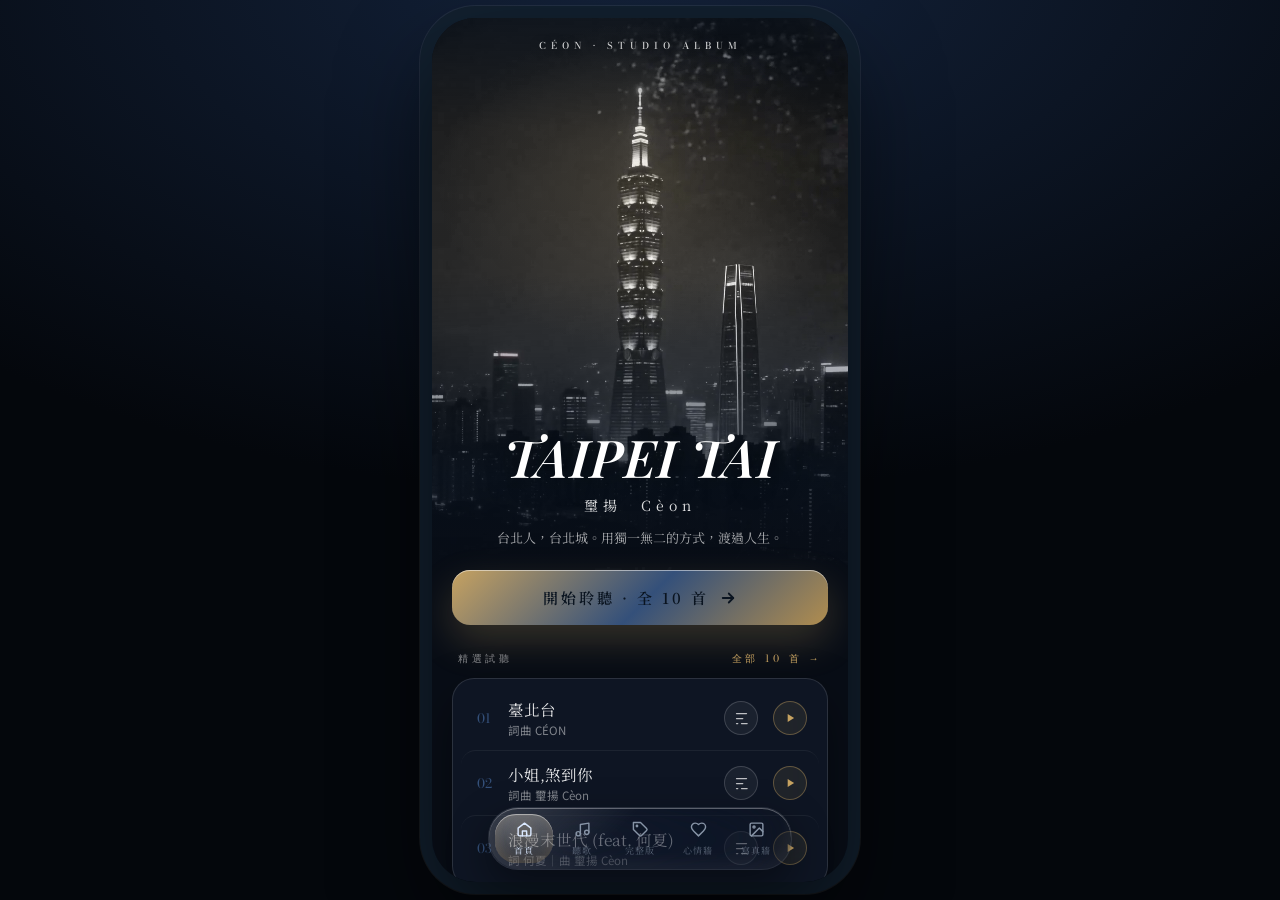
==== commit e05fd6c3: "Add files via upload" ====
--- a/index.html
+++ b/index.html
@@ -871,7 +871,7 @@
 
     <!-- HERO -->
     <div class="hero">
-      <video class="hero-img hero-vid" src="hero.mp4" poster="hero-poster.jpg" autoplay loop muted playsinline></video>
+      <video class="hero-img hero-vid" poster="hero-poster.jpg" autoplay loop muted playsinline preload="auto"><source src="hero.webm" type="video/webm"><source src="hero.mp4" type="video/mp4"></video>
       <div class="hero-shade"></div>
       <div class="hero-glow"></div>
       <div class="hero-top">
@@ -1228,4 +1228,11 @@
 </script>
 
 
+<script>
+(function(){function kick(){document.querySelectorAll('video.hero-vid,video[autoplay]').forEach(function(v){try{v.muted=true;var p=v.play();if(p&&p.catch)p.catch(function(){});}catch(e){}});}
+if(document.readyState!=='loading')kick();else document.addEventListener('DOMContentLoaded',kick);
+window.addEventListener('load',kick);
+['touchstart','pointerdown','click','scroll'].forEach(function(e){document.addEventListener(e,kick,{once:true,passive:true});});
+})();
+</script>
 </body></html>
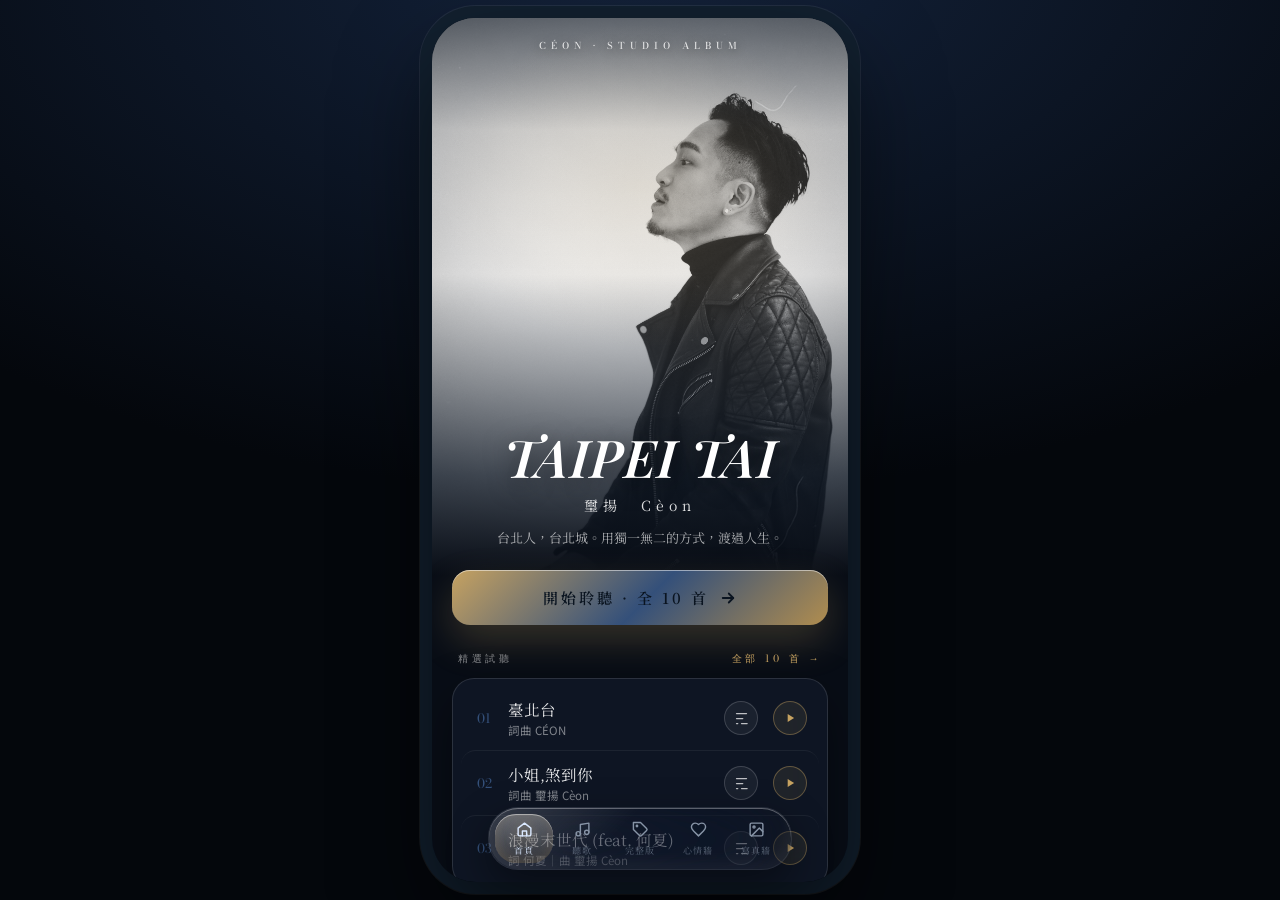
==== commit f848c262: "Add files via upload" ====
--- a/index.html
+++ b/index.html
@@ -871,7 +871,7 @@
 
     <!-- HERO -->
     <div class="hero">
-      <video class="hero-img hero-vid" poster="hero-poster.jpg" autoplay loop muted playsinline preload="auto"><source src="hero.webm" type="video/webm"><source src="hero.mp4" type="video/mp4"></video>
+      <video class="hero-img hero-vid" poster="hero-poster.jpg" autoplay loop muted playsinline preload="auto"><source src="hero.mp4" type="video/mp4"></video>
       <div class="hero-shade"></div>
       <div class="hero-glow"></div>
       <div class="hero-top">
